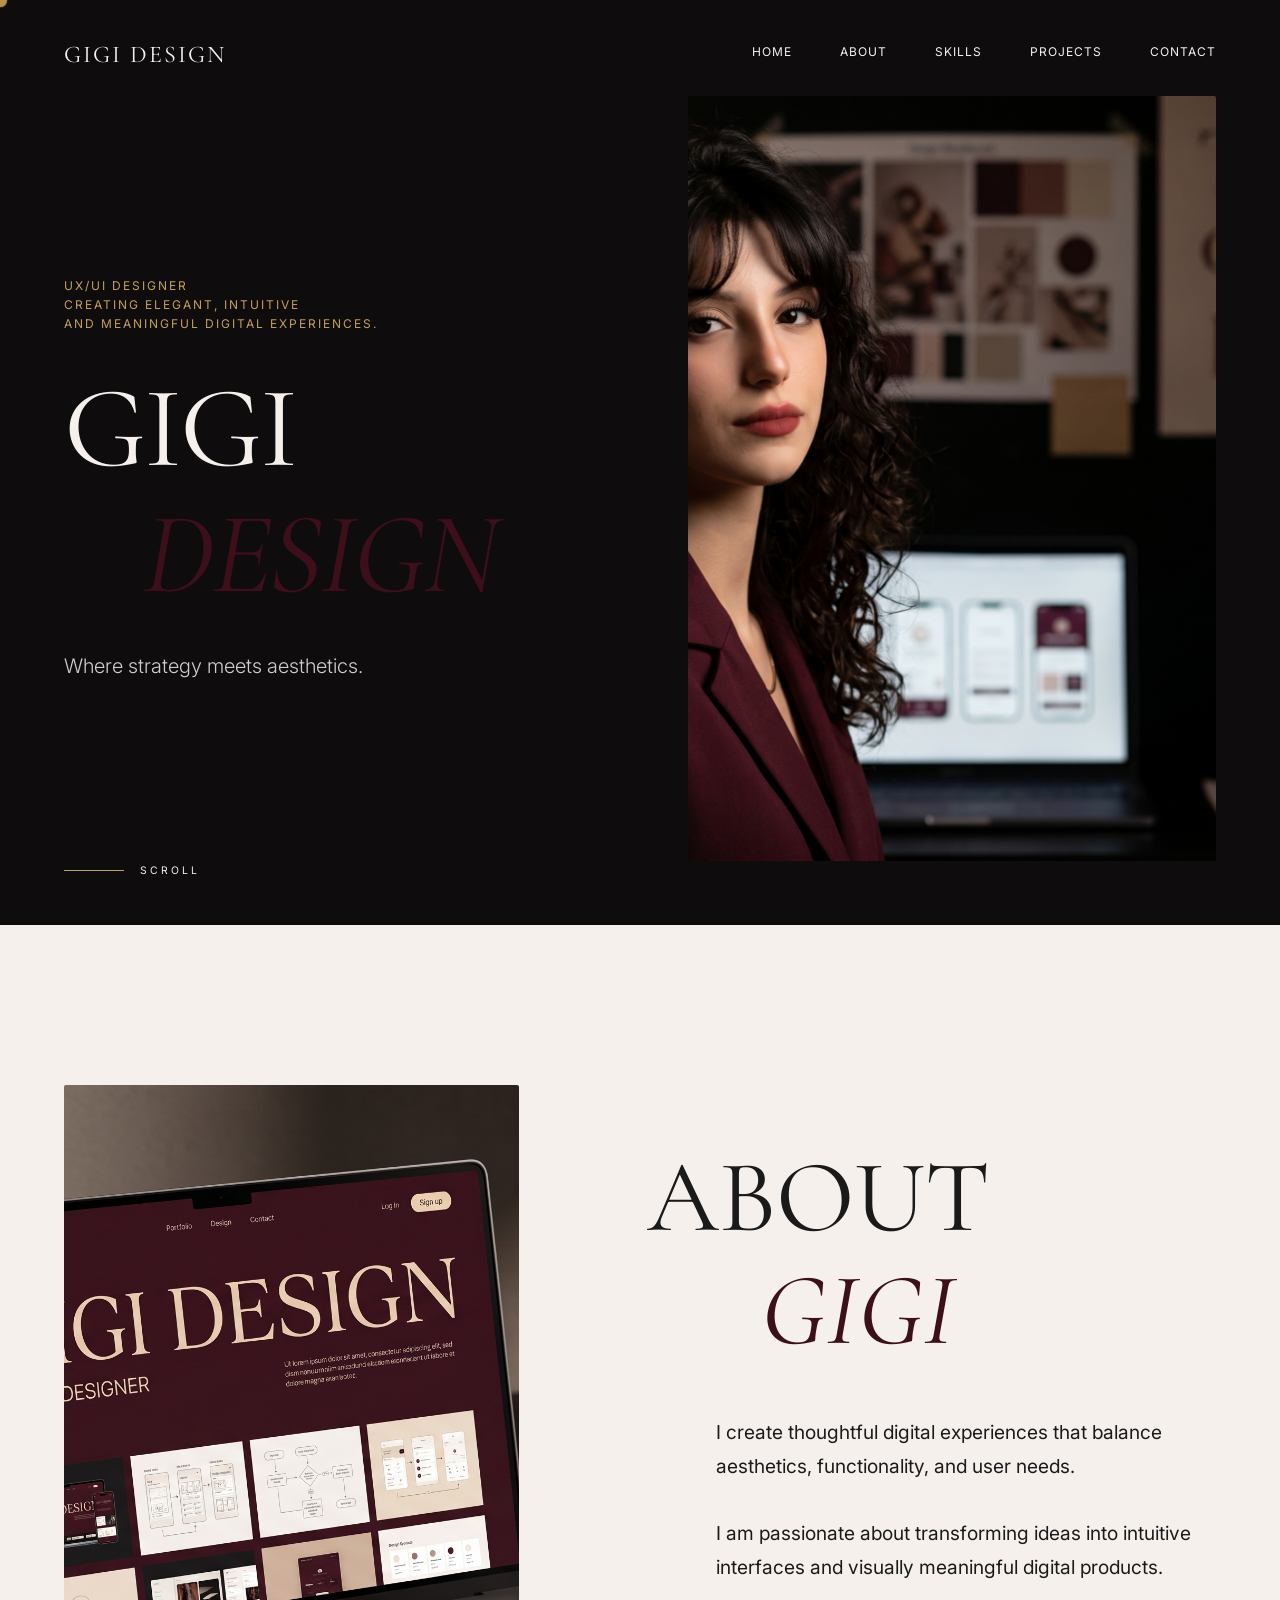
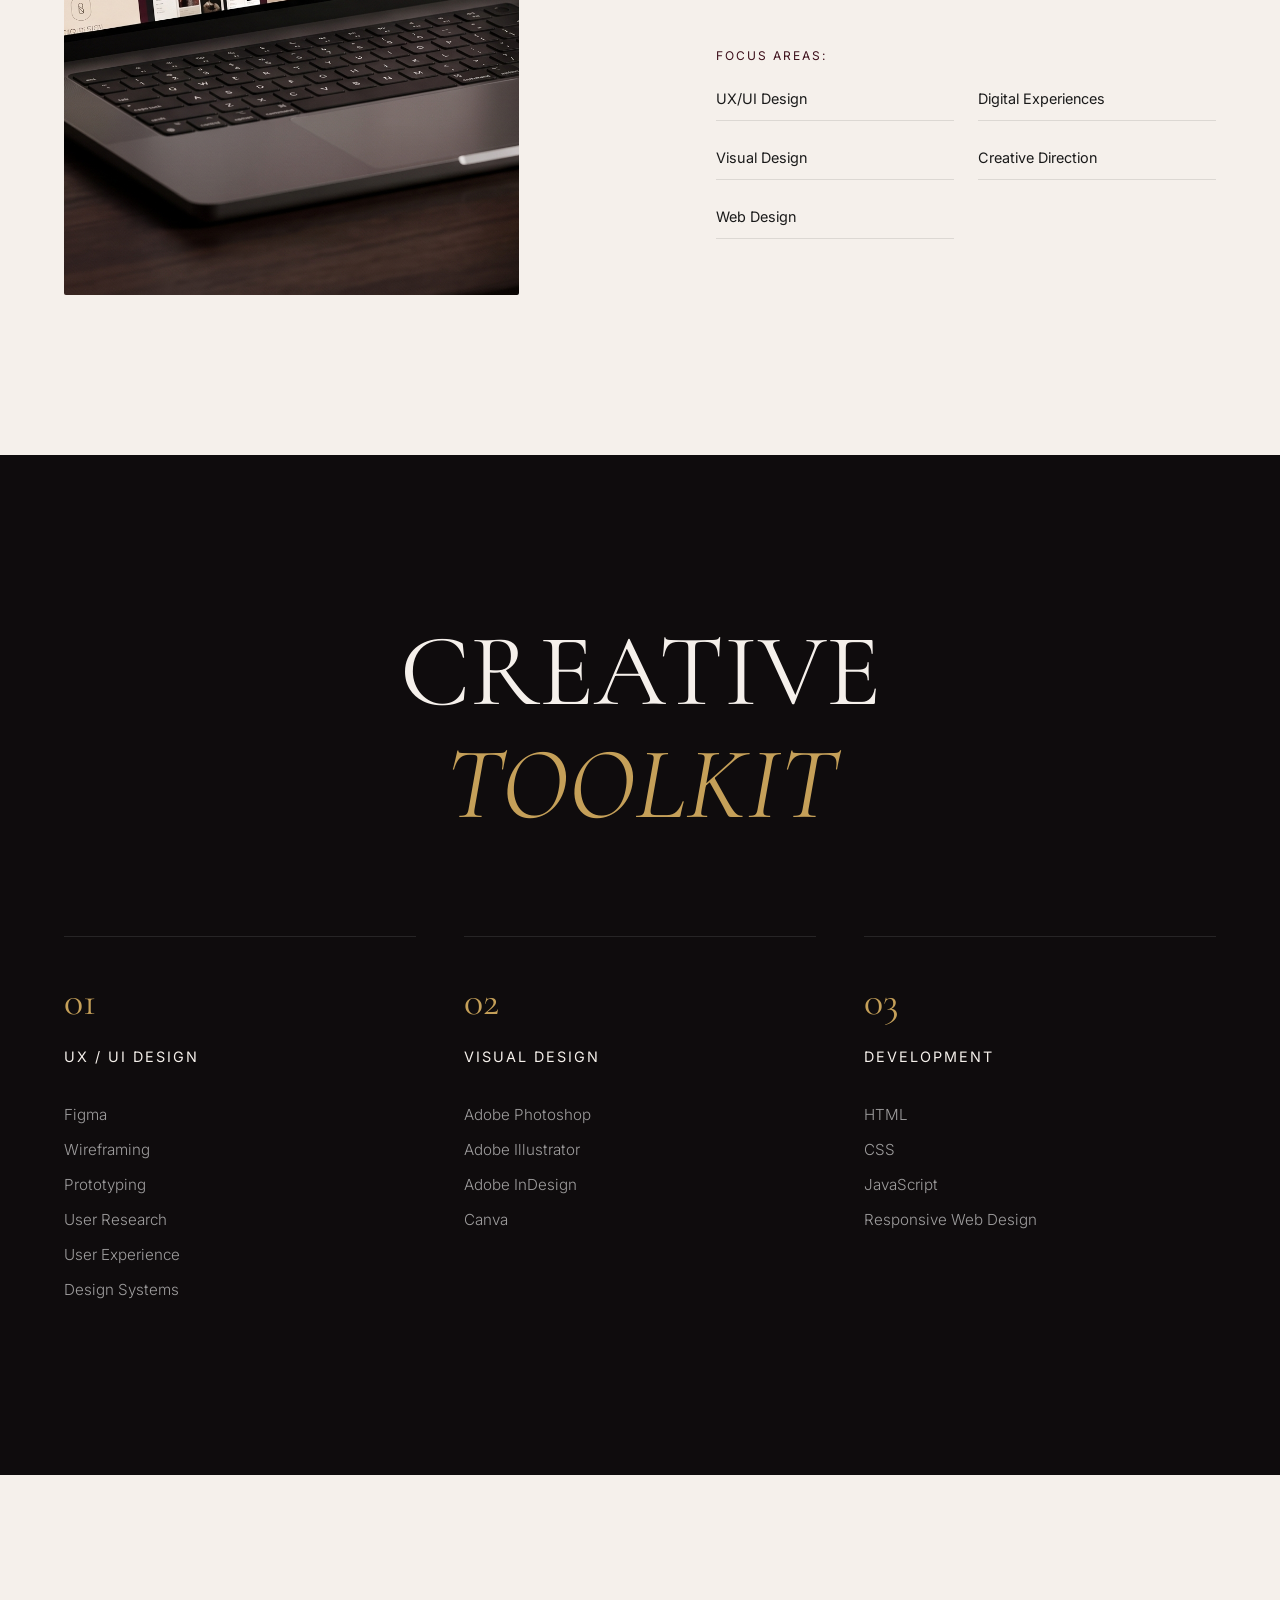
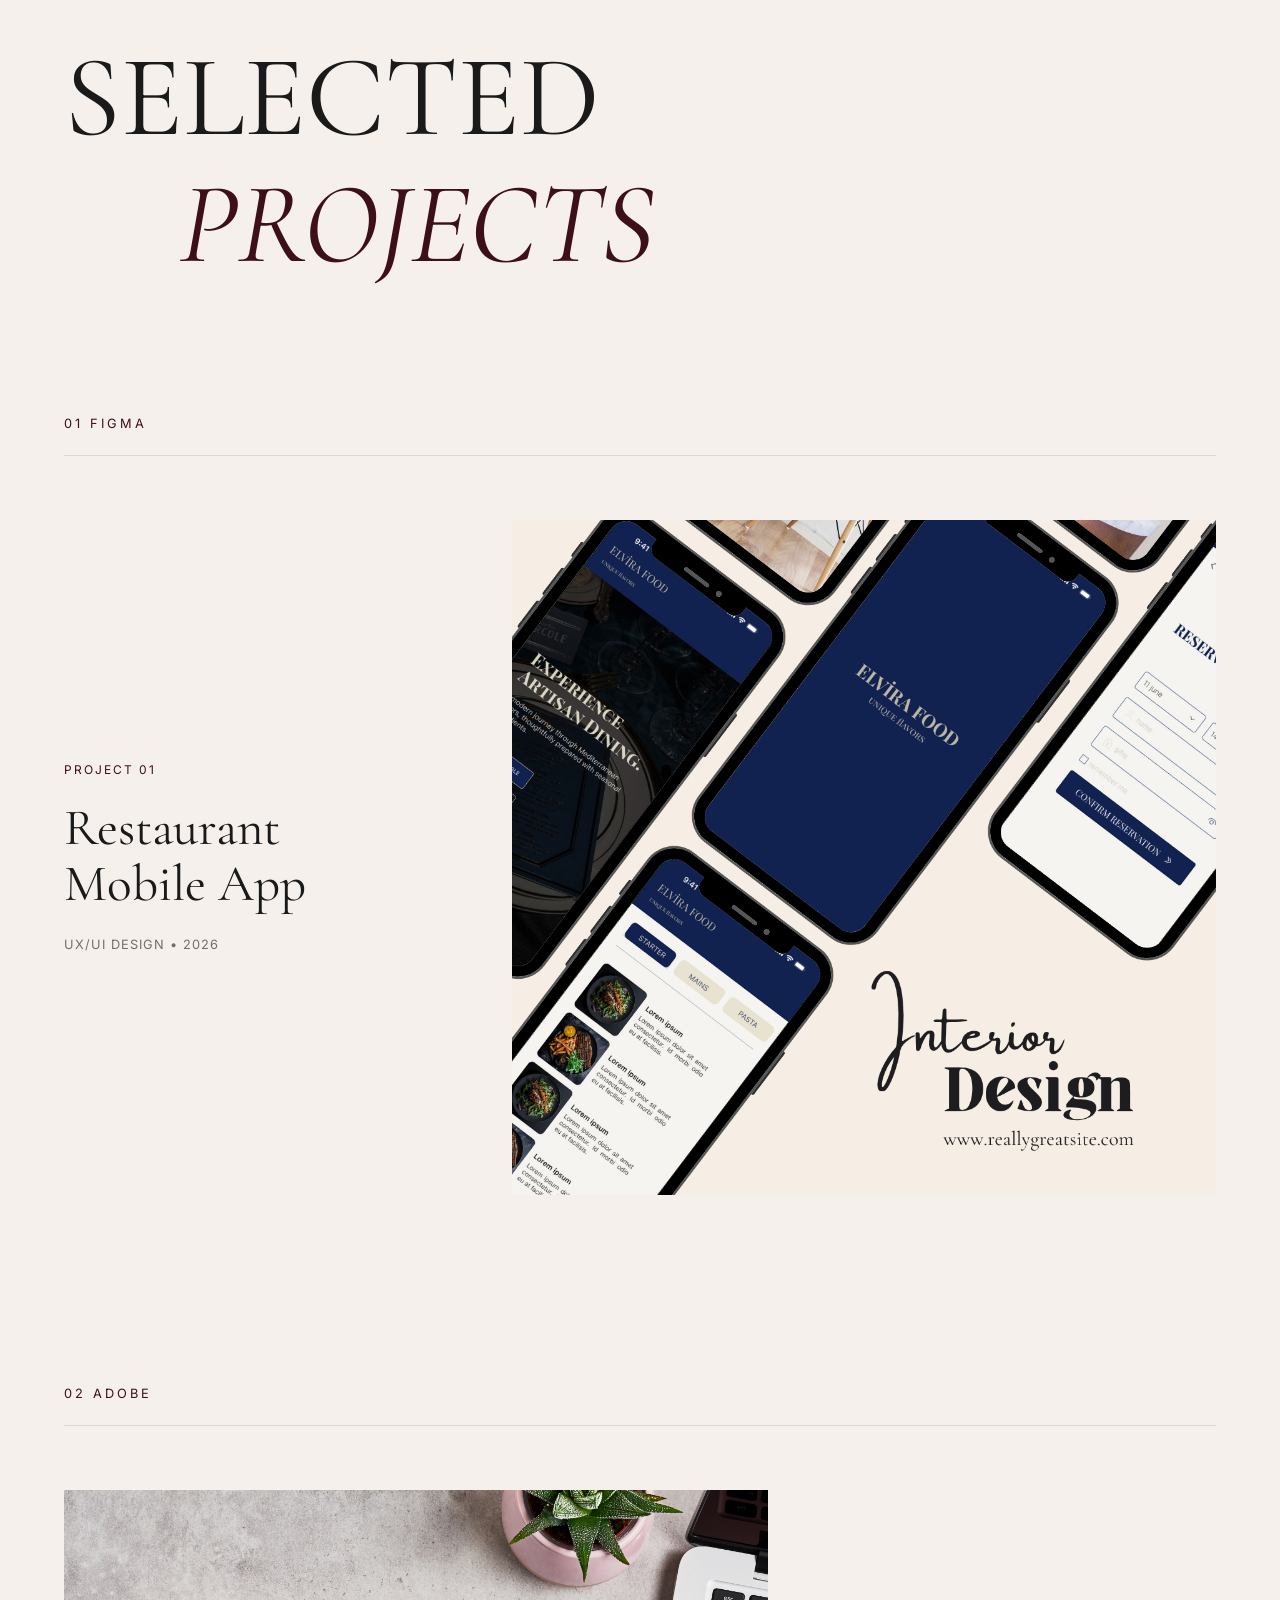
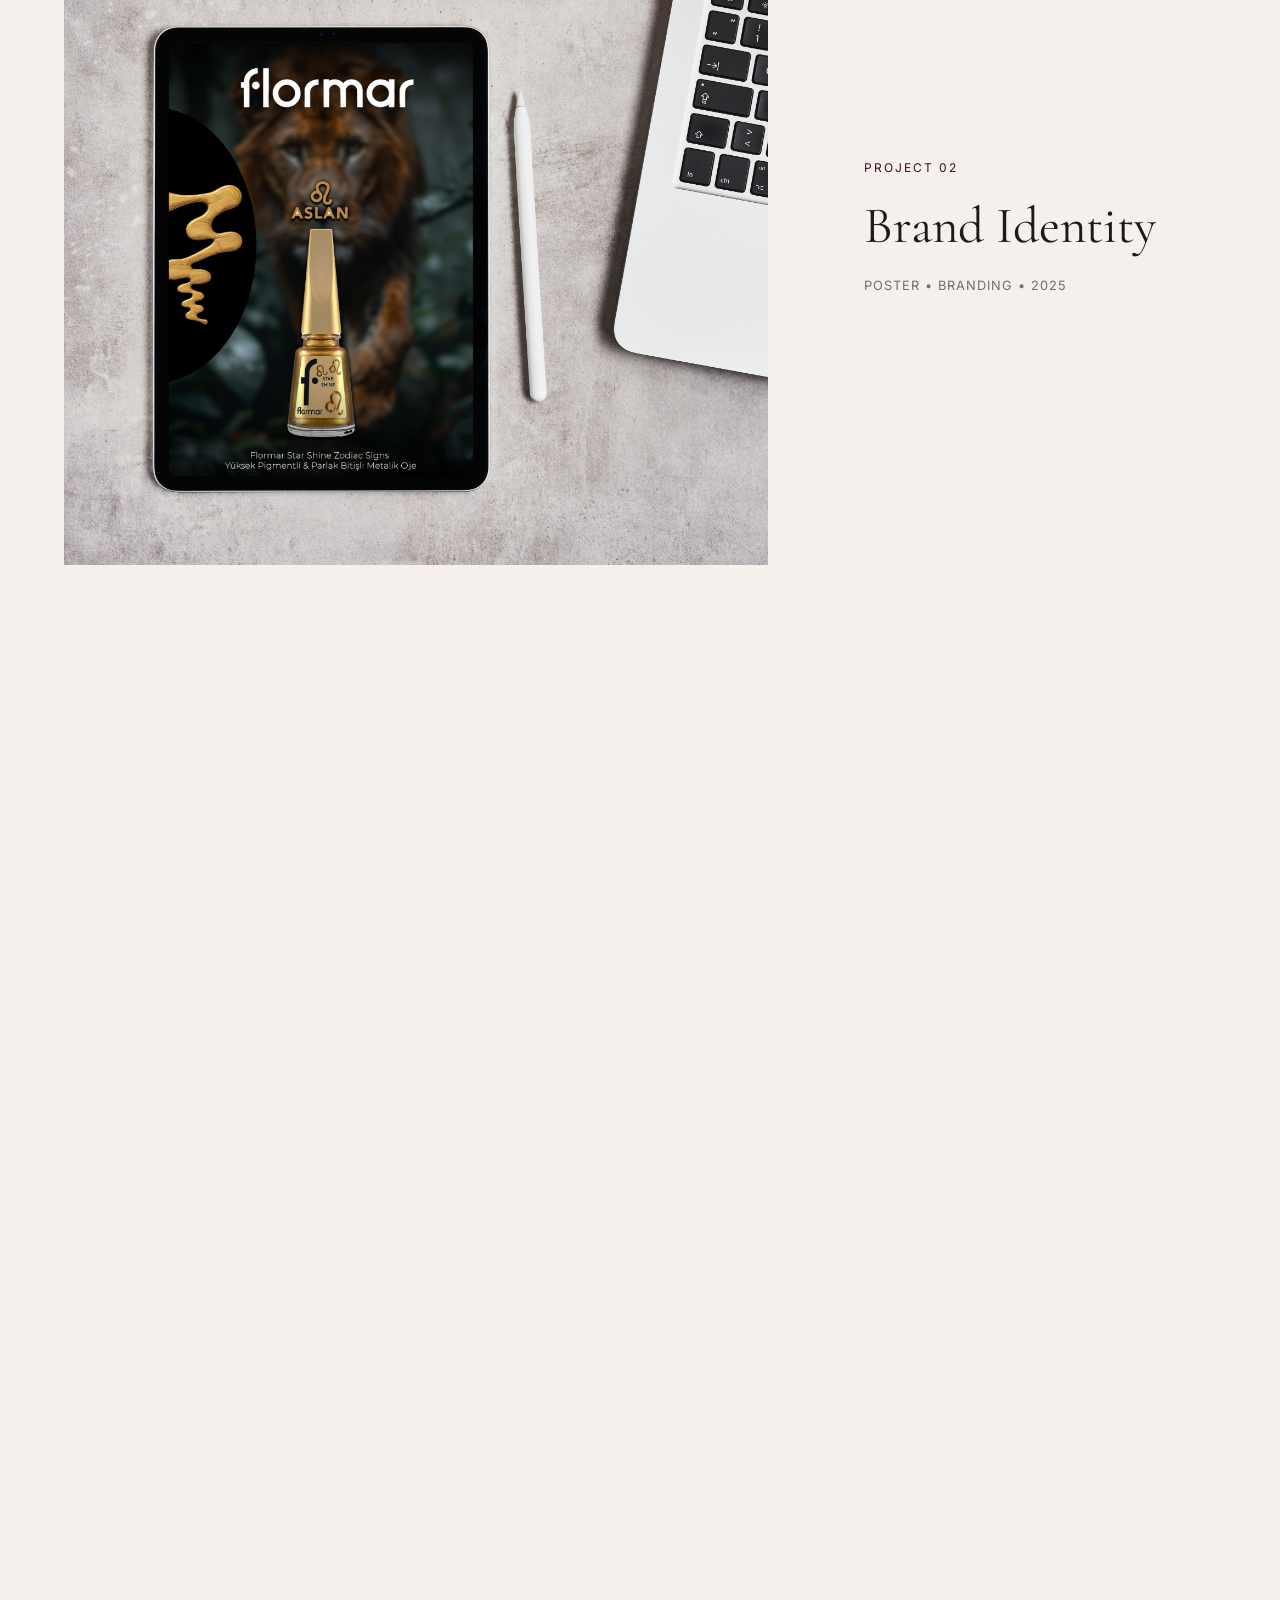
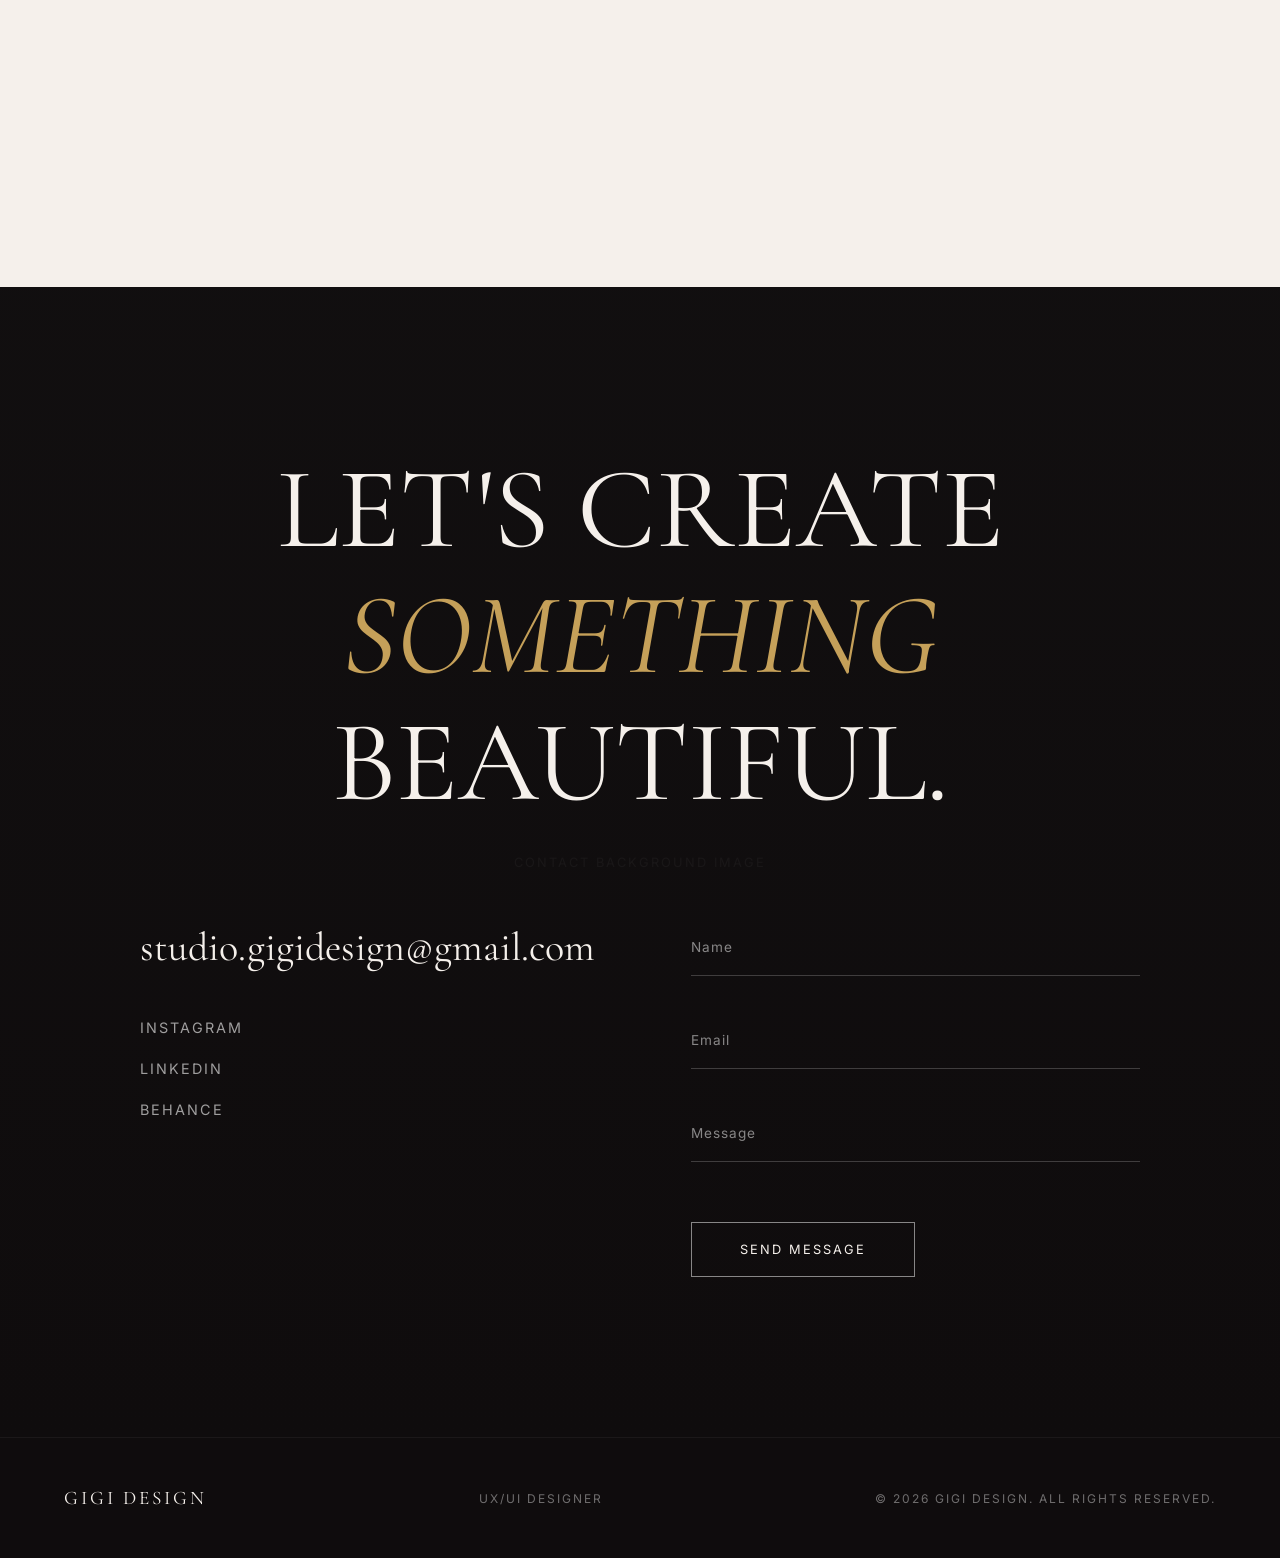
==== index.html @ 9cd3d27b "dosyalar ana dizine alındı" ====
<!DOCTYPE html>
<html lang="en">

<head>
    <meta charset="UTF-8">
    <meta name="viewport" content="width=device-width, initial-scale=1.0">
    <title>GIGI DESIGN | UX/UI Designer Portfolio</title>
    <meta name="description"
        content="Gigi Design - UX/UI Designer creating elegant, intuitive and meaningful digital experiences.">
    <!-- Google Fonts -->
    <link rel="preconnect" href="https://fonts.googleapis.com">
    <link rel="preconnect" href="https://fonts.gstatic.com" crossorigin>
    <link
        href="https://fonts.googleapis.com/css2?family=Cormorant+Garamond:ital,wght@0,300;0,400;0,500;0,600;0,700;1,400&family=Inter:wght@300;400;500;600&display=swap"
        rel="stylesheet">
    <link rel="stylesheet" href="style.css">
    <link rel="icon" type="image/png" href="images/BLACK AND GOLD_1.png">
</head>

<body>
    <!-- Navbar -->
    <nav class="navbar">
        <div class="logo">GIGI DESIGN</div>
        <ul class="nav-links">
            <li><a href="#home">HOME</a></li>
            <li><a href="#about">ABOUT</a></li>
            <li><a href="#skills">SKILLS</a></li>
            <li><a href="#projects">PROJECTS</a></li>
            <li><a href="#contact">CONTACT</a></li>
        </ul>
        <div class="hamburger">
            <span></span>
            <span></span>
        </div>
    </nav>

    <!-- Custom Cursor -->
    <div class="cursor"></div>

    <main>
        <!-- HOME SECTION -->
        <section id="home" class="hero section-dark">
            <div class="container">
                <div class="hero-content">
                    <div class="hero-text-block">
                        <p class="hero-intro fade-up">UX/UI DESIGNER<br>CREATING ELEGANT, INTUITIVE<br>AND MEANINGFUL
                            DIGITAL EXPERIENCES.</p>
                        <h1 class="hero-title reveal-text">
                            <span class="block">GIGI</span>
                            <span class="block italic">DESIGN</span>
                        </h1>
                        <p class="hero-statement fade-up delay-1">Where strategy meets aesthetics.</p>
                    </div>
                    <div class="hero-image-wrapper fade-up delay-2">
                        <img src="images/portre.JPG" alt="Gigi Design"
                            style="width: 100%; height: 100%; object-fit: cover; object-position: center;">
                    </div>
                </div>
                <div class="scroll-indicator fade-up delay-3">
                    <span class="line"></span>
                    <span class="text">SCROLL</span>
                </div>
            </div>
        </section>

        <!-- ABOUT SECTION -->
        <section id="about" class="about section-light">
            <div class="container">
                <div class="about-grid">
                    <div class="about-image-wrapper fade-up">
                        <!-- PROFILE IMAGE -->
                        <div class="profile-image" style="width: 100%; height: 100%;">
                            <img src="images/mockup.jpg" alt="gigidesign"
                                style="width: 100%; height: 100%; object-fit: cover;">
                        </div>
                    </div>
                    <div class="about-text-wrapper">
                        <h2 class="section-title reveal-text"><span class="block">ABOUT</span><span
                                class="block italic">GIGI</span></h2>
                        <div class="about-description fade-up">
                            <p>I create thoughtful digital experiences that balance aesthetics, functionality, and
                                user
                                needs.</p>
                            <p>I am passionate about transforming ideas into intuitive interfaces and visually
                                meaningful digital products.</p>

                            <h3 class="focus-title">Focus areas:</h3>
                            <ul class="focus-list">
                                <li>UX/UI Design</li>
                                <li>Digital Experiences</li>
                                <li>Visual Design</li>
                                <li>Creative Direction</li>
                                <li>Web Design</li>
                            </ul>
                        </div>
                    </div>
                </div>
            </div>
        </section>

        <!-- SKILLS SECTION -->
        <section id="skills" class="skills section-dark">
            <div class="container">
                <h2 class="section-title reveal-text"><span class="block">CREATIVE</span><span
                        class="block italic">TOOLKIT</span></h2>

                <div class="skills-grid">
                    <div class="skill-card fade-up">
                        <div class="skill-number">01</div>
                        <h3 class="skill-category">UX / UI DESIGN</h3>
                        <ul class="skill-list">
                            <li>Figma</li>
                            <li>Wireframing</li>
                            <li>Prototyping</li>
                            <li>User Research</li>
                            <li>User Experience</li>
                            <li>Design Systems</li>
                        </ul>
                    </div>
                    <div class="skill-card fade-up delay-1">
                        <div class="skill-number">02</div>
                        <h3 class="skill-category">VISUAL DESIGN</h3>
                        <ul class="skill-list">
                            <li>Adobe Photoshop</li>
                            <li>Adobe Illustrator</li>
                            <li>Adobe InDesign</li>
                            <li>Canva</li>
                        </ul>
                    </div>
                    <div class="skill-card fade-up delay-2">
                        <div class="skill-number">03</div>
                        <h3 class="skill-category">DEVELOPMENT</h3>
                        <ul class="skill-list">
                            <li>HTML</li>
                            <li>CSS</li>
                            <li>JavaScript</li>
                            <li>Responsive Web Design</li>
                        </ul>
                    </div>
                </div>
            </div>
        </section>

        <!-- PROJECTS SECTION -->
        <section id="projects" class="projects section-light">
            <div class="container">
                <h2 class="section-title large-title reveal-text"><span class="block">SELECTED</span><span
                        class="block italic">PROJECTS</span></h2>

                <!-- FIGMA PROJECTS -->
                <div class="project-category fade-up">
                    <h3 class="category-title">01 FIGMA</h3>
                    <div class="projects-list">
                        <div class="project-item">
                            <div class="project-info">
                                <h4>PROJECT 01</h4>
                                <h3>Restaurant Mobile App</h3>
                                <p class="project-tags">UX/UI DESIGN &bull; 2026</p>
                            </div>
                            <a href="https://www.figma.com/proto/BXSwZgdUAT44kfmRPnj7uZ/elvira?node-id=50-345&t=5QwZF5RPBJkcG4np-1"
                                target="_blank" class="project-image-wrapper"
                                style="display: block; text-decoration: none;">
                                <!-- PROJECT IMAGE -->
                                <img src="images/ Phone Mockup.png" alt="Restaurant Mobile App" class="project-image"
                                    style="width: 100%; height: 100%; object-fit: cover; object-position: center;">
                                <div class="project-overlay">
                                    <span class="view-text">VIEW PROJECT</span>
                                </div>
                            </a>
                        </div>
                    </div>
                </div>

                <!-- ADOBE PROJECTS -->
                <div class="project-category fade-up">
                    <h3 class="category-title">02 ADOBE</h3>
                    <div class="projects-list">
                        <div class="project-item reverse">
                            <div class="project-info">
                                <h4>PROJECT 02</h4>
                                <h3>Brand Identity</h3>
                                <p class="project-tags">POSTER &bull; BRANDING &bull; 2025</p>
                            </div>
                            <a href="adobe-projects.html" target="_blank" class="project-image-wrapper" style="display: block; text-decoration: none;">
                                <!-- PROJECT IMAGE -->
                                <img src="images/adobe  Mockup.png" alt="Brand Identity Mockup" class="project-image"
                                    style="width: 100%; height: 100%; object-fit: cover; object-position: center;">
                                <div class="project-overlay">
                                    <span class="view-text">VIEW PROJECT</span>
                                </div>
                            </a>
                        </div>
                    </div>
                </div>

                <!-- CODE PROJECTS -->
                <div class="project-category fade-up">
                    <h3 class="category-title">03 CODE</h3>
                    <div class="projects-list">
                        <div class="project-item">
                            <div class="project-info">
                                <h4>PROJECT 03</h4>
                                <h3>Portfolio Website</h3>
                                <p class="project-tags">HTML / CSS / JAVASCRIPT</p>
                            </div>
                            <a href="https://mcacars.com" target="_blank" class="project-image-wrapper" style="display: block; text-decoration: none;">
                                <!-- PROJECT IMAGE -->
                                <img src="images/Website Mockup.png" alt="Portfolio Website" class="project-image" style="width: 100%; height: 100%; object-fit: cover; object-position: center;">
                                <div class="project-overlay">
                                    <span class="view-text">VIEW PROJECT</span>
                                </div>
                            </a>
                        </div>
                    </div>
                </div>
        </section>

        <!-- CONTACT SECTION -->
        <section id="contact" class="contact section-dark">
            <!-- CONTACT BACKGROUND IMAGE PLACEHOLDER -->
            <div class="contact-bg image-placeholder">
                <span>Contact Background Image</span>
            </div>
            <div class="contact-overlay"></div>

            <div class="container contact-content">
                <h2 class="section-title reveal-text">
                    <span class="block">LET'S CREATE</span>
                    <span class="block italic">SOMETHING</span>
                    <span class="block">BEAUTIFUL.</span>
                </h2>

                <div class="contact-grid fade-up">
                    <div class="contact-info">
                        <a href="mailto:studio.gigidesign@gmail.com" class="contact-email">studio.gigidesign@gmail.com</a>
                        <div class="social-links">
                            <a href="https://www.instagram.com/studio.gigidesign/" target="_blank" rel="noopener noreferrer">Instagram</a>
                            <a href="#">LinkedIn</a>
                            <a href="#">Behance</a>
                        </div>
                    </div>
                    <div class="contact-form-wrapper">
                        <form class="contact-form">
                            <div class="form-group">
                                <input type="text" id="name" name="name" placeholder="Name" required>
                                <label for="name">Name</label>
                            </div>
                            <div class="form-group">
                                <input type="email" id="email" name="email" placeholder="Email" required>
                                <label for="email">Email</label>
                            </div>
                            <div class="form-group">
                                <textarea id="message" name="message" placeholder="Message" rows="1"
                                    required></textarea>
                                <label for="message">Message</label>
                            </div>
                            <button type="submit" class="submit-btn">SEND MESSAGE</button>
                        </form>
                    </div>
                </div>
            </div>
        </section>
    </main>

    <!-- FOOTER -->
    <footer class="footer section-dark">
        <div class="container footer-content">
            <div class="footer-brand">GIGI DESIGN</div>
            <div class="footer-role">UX/UI DESIGNER</div>
            <div class="footer-copy">&copy; 2026 GIGI DESIGN. ALL RIGHTS RESERVED.</div>
        </div>
    </footer>

    <script src="script.js"></script>
</body>

</html>
---- style.css ----
:root {
    --color-dark: #0f0c0d;
    --color-burgundy: #3d0f1b;
    --color-light: #f5f0eb;
    --color-gold: #c5a059;
    --color-text-dark: #1a1a1a;
    --color-text-light: #f5f0eb;
    
    --font-serif: 'Cormorant Garamond', serif;
    --font-sans: 'Inter', sans-serif;
    
    --transition-slow: 0.8s cubic-bezier(0.16, 1, 0.3, 1);
    --transition-fast: 0.3s ease;
}

/* Reset and Base Styles */
* {
    margin: 0;
    padding: 0;
    box-sizing: border-box;
}

html {
    scroll-behavior: smooth;
    font-size: 16px;
}

body {
    font-family: var(--font-sans);
    background-color: var(--color-dark);
    color: var(--color-text-light);
    overflow-x: hidden;
    -webkit-font-smoothing: antialiased;
    cursor: none; /* Hide default cursor to use custom one */
}

a, button, input, textarea {
    cursor: none; /* Ensure custom cursor is used everywhere */
}

/* Custom Cursor */
.cursor {
    width: 15px;
    height: 15px;
    background-color: var(--color-gold);
    border-radius: 50%;
    position: fixed;
    pointer-events: none;
    z-index: 9999;
    transition: transform 0.2s cubic-bezier(0.16, 1, 0.3, 1), background-color 0.2s ease;
    mix-blend-mode: difference;
    transform: translate(-50%, -50%);
}
.cursor.hovering {
    transform: translate(-50%, -50%) scale(4);
    background-color: #fff;
    opacity: 0.5;
}

/* Utilities */
.container {
    width: 100%;
    max-width: 1400px;
    margin: 0 auto;
    padding: 0 4rem;
}

.section-dark {
    background-color: var(--color-dark);
    color: var(--color-text-light);
}

.section-light {
    background-color: var(--color-light);
    color: var(--color-text-dark);
}

section {
    padding: 10rem 0;
    position: relative;
}

h1, h2, h3, h4, h5, h6, .serif {
    font-family: var(--font-serif);
    font-weight: 400;
    line-height: 1.1;
    text-transform: uppercase;
}

.italic {
    font-style: italic;
}

.block {
    display: block;
}

.image-placeholder {
    background: #1a1a1a;
    display: flex;
    align-items: center;
    justify-content: center;
    color: rgba(255,255,255,0.4);
    font-size: 0.8rem;
    letter-spacing: 2px;
    text-transform: uppercase;
    width: 100%;
    height: 100%;
    position: relative;
    overflow: hidden;
    background-size: cover;
    background-position: center;
}

.section-light .image-placeholder {
    background: #e6e0da;
    color: rgba(0,0,0,0.3);
}

/* Animations */
.fade-up {
    opacity: 0;
    transform: translateY(40px);
    transition: opacity 1s ease, transform 1s cubic-bezier(0.16, 1, 0.3, 1);
}

.fade-up.visible {
    opacity: 1;
    transform: translateY(0);
}

.delay-1 { transition-delay: 0.1s; }
.delay-2 { transition-delay: 0.2s; }
.delay-3 { transition-delay: 0.3s; }

.reveal-text .block {
    clip-path: polygon(0 0, 100% 0, 100% 100%, 0% 100%);
    opacity: 0;
    transform: translateY(50%);
    transition: transform 1.2s cubic-bezier(0.16, 1, 0.3, 1), opacity 1.2s ease;
}

.reveal-text.visible .block {
    opacity: 1;
    transform: translateY(0);
}

/* Navbar */
.navbar {
    position: fixed;
    top: 0;
    left: 0;
    width: 100%;
    padding: 2.5rem 4rem;
    display: flex;
    justify-content: space-between;
    align-items: center;
    z-index: 1000;
    mix-blend-mode: difference;
    color: #fff;
    transition: padding 0.4s ease, background 0.4s ease, backdrop-filter 0.4s ease;
}

.navbar.scrolled {
    padding: 1.5rem 4rem;
    background: rgba(15, 12, 13, 0.95);
    backdrop-filter: blur(10px);
    mix-blend-mode: normal;
}

.navbar.menu-open {
    mix-blend-mode: normal !important;
}

.logo {
    font-family: var(--font-serif);
    font-size: 1.5rem;
    letter-spacing: 2px;
}

.nav-links {
    display: flex;
    gap: 3rem;
    list-style: none;
}

.nav-links a {
    text-decoration: none;
    color: inherit;
    font-size: 0.75rem;
    letter-spacing: 1px;
    position: relative;
    overflow: hidden;
    display: inline-block;
    padding-bottom: 2px;
}

.nav-links a::after {
    content: '';
    position: absolute;
    bottom: 0;
    left: 0;
    width: 100%;
    height: 1px;
    background-color: currentColor;
    transform: translateX(-101%);
    transition: transform 0.3s ease;
}

.nav-links a:hover::after {
    transform: translateX(0);
}

.hamburger {
    display: none;
}

/* Hero Section */
.hero {
    min-height: 100vh;
    display: flex;
    align-items: center;
    padding-top: 6rem;
    padding-bottom: 4rem;
}

.hero-content {
    display: grid;
    grid-template-columns: 1fr 1fr;
    gap: 6rem;
    align-items: center;
}

.hero-intro {
    font-size: 0.75rem;
    letter-spacing: 2px;
    margin-bottom: 2rem;
    color: var(--color-gold);
    line-height: 1.6;
}

.hero-title {
    font-size: clamp(4rem, 9vw, 9.5rem);
    margin-bottom: 2rem;
    letter-spacing: -2px;
}

.hero-title .italic {
    padding-left: 15%;
    color: var(--color-burgundy);
}

.hero-statement {
    font-size: 1.25rem;
    font-weight: 300;
    max-width: 400px;
    line-height: 1.5;
    color: rgba(255,255,255,0.8);
}

.hero-image-wrapper {
    height: 85vh;
    border-radius: 2px;
    overflow: hidden;
}

.scroll-indicator {
    position: absolute;
    bottom: 3rem;
    left: 4rem;
    display: flex;
    align-items: center;
    gap: 1rem;
    transform: rotate(-90deg);
    transform-origin: left center;
}

.scroll-indicator .line {
    width: 60px;
    height: 1px;
    background-color: rgba(255,255,255,0.2);
    display: block;
    position: relative;
    overflow: hidden;
}

.scroll-indicator .line::after {
    content: '';
    position: absolute;
    top: 0;
    left: 0;
    width: 100%;
    height: 100%;
    background-color: var(--color-gold);
    animation: scrollLine 2s infinite ease-in-out;
}

@keyframes scrollLine {
    0% { transform: translateX(-100%); }
    50% { transform: translateX(0); }
    100% { transform: translateX(100%); }
}

.scroll-indicator .text {
    font-size: 0.65rem;
    letter-spacing: 3px;
}

/* About Section */
.about-grid {
    display: grid;
    grid-template-columns: 4fr 5fr;
    gap: 8rem;
    align-items: center;
}

.about-image-wrapper {
    height: 90vh;
    border-radius: 2px;
    overflow: hidden;
}

.about-text-wrapper .section-title {
    font-size: clamp(4rem, 8vw, 8rem);
    margin-bottom: 3rem;
}

.about-text-wrapper .section-title .italic {
    padding-left: 20%;
    color: var(--color-burgundy);
}

.about-description {
    font-size: 1.2rem;
    line-height: 1.8;
    max-width: 500px;
    margin-left: auto;
    font-weight: 400;
}

.about-description p {
    margin-bottom: 2rem;
}

.focus-title {
    font-family: var(--font-sans);
    font-size: 0.75rem;
    letter-spacing: 2px;
    margin: 4rem 0 1.5rem;
    color: var(--color-burgundy);
}

.focus-list {
    list-style: none;
    display: grid;
    grid-template-columns: 1fr 1fr;
    gap: 1.5rem;
}

.focus-list li {
    font-size: 0.9rem;
    border-bottom: 1px solid rgba(0,0,0,0.1);
    padding-bottom: 0.5rem;
}

/* Skills Section */
.skills .section-title {
    font-size: clamp(4rem, 8vw, 8rem);
    text-align: center;
    margin-bottom: 6rem;
}

.skills .section-title .italic {
    color: var(--color-gold);
}

.skills-grid {
    display: grid;
    grid-template-columns: repeat(3, 1fr);
    gap: 3rem;
}

.skill-card {
    border-top: 1px solid rgba(255,255,255,0.1);
    padding-top: 2.5rem;
    transition: transform var(--transition-slow);
}

.skill-card:hover {
    transform: translateY(-10px);
}

.skill-number {
    font-family: var(--font-serif);
    font-size: 2.5rem;
    color: var(--color-gold);
    margin-bottom: 1.5rem;
}

.skill-category {
    font-family: var(--font-sans);
    font-size: 0.9rem;
    letter-spacing: 2px;
    margin-bottom: 2.5rem;
}

.skill-list {
    list-style: none;
}

.skill-list li {
    font-size: 0.95rem;
    color: rgba(255,255,255,0.6);
    margin-bottom: 1rem;
    font-weight: 300;
}

/* Projects Section */
.projects .large-title {
    font-size: clamp(4rem, 9vw, 10rem);
    margin-bottom: 8rem;
}

.projects .large-title .italic {
    color: var(--color-burgundy);
    padding-left: 10%;
}

.project-category {
    margin-bottom: 10rem;
}

.category-title {
    font-family: var(--font-sans);
    font-size: 0.8rem;
    letter-spacing: 3px;
    margin-bottom: 4rem;
    border-bottom: 1px solid rgba(0,0,0,0.1);
    padding-bottom: 1.5rem;
    color: var(--color-burgundy);
}

.project-item {
    display: grid;
    grid-template-columns: 1fr 2fr;
    gap: 6rem;
    align-items: center;
    margin-bottom: 12rem; /* Added generous vertical space between designs */
}

.project-item.reverse {
    grid-template-columns: 2fr 1fr;
}

.project-item.reverse .project-info {
    order: 2;
}

.project-info h4 {
    font-family: var(--font-sans);
    font-size: 0.75rem;
    letter-spacing: 2px;
    margin-bottom: 1.5rem;
    color: var(--color-burgundy);
}

.project-info h3 {
    font-size: clamp(2.5rem, 4vw, 4rem);
    margin-bottom: 1.5rem;
    text-transform: none;
}

.project-tags {
    font-size: 0.8rem;
    letter-spacing: 1px;
    opacity: 0.6;
}

.project-image-wrapper {
    height: 75vh;
    position: relative;
    overflow: hidden;
}

.project-image {
    transition: transform 1.5s cubic-bezier(0.16, 1, 0.3, 1);
}

.project-image-wrapper:hover .project-image {
    transform: scale(1.05);
}

.project-overlay {
    position: absolute;
    top: 0;
    left: 0;
    width: 100%;
    height: 100%;
    background: rgba(10, 10, 10, 0.3);
    display: flex;
    align-items: center;
    justify-content: center;
    opacity: 0;
    transition: opacity var(--transition-fast);
}

.project-image-wrapper:hover .project-overlay {
    opacity: 1;
}

.view-text {
    color: #fff;
    font-size: 0.8rem;
    letter-spacing: 3px;
    border: 1px solid rgba(255,255,255,0.5);
    padding: 1.2rem 2.5rem;
    border-radius: 40px;
    transform: translateY(20px);
    transition: all var(--transition-fast);
    text-transform: uppercase;
}

.project-image-wrapper:hover .view-text {
    transform: translateY(0);
    background: #fff;
    color: #000;
}

/* Contact Section */
.contact {
    min-height: 100vh;
    display: flex;
    align-items: center;
    position: relative;
    overflow: hidden;
}

.contact-bg {
    position: absolute;
    top: 0;
    left: 0;
    width: 100%;
    height: 100%;
    z-index: 1;
}

.contact-overlay {
    position: absolute;
    top: 0;
    left: 0;
    width: 100%;
    height: 100%;
    background: linear-gradient(to top, rgba(15, 12, 13, 1) 0%, rgba(15, 12, 13, 0.8) 100%);
    z-index: 2;
}

.contact-content {
    position: relative;
    z-index: 3;
    width: 100%;
}

.contact .section-title {
    font-size: clamp(4rem, 9vw, 9rem);
    margin-bottom: 6rem;
    text-align: center;
}

.contact .section-title .italic {
    color: var(--color-gold);
}

.contact-grid {
    display: grid;
    grid-template-columns: 1fr 1fr;
    gap: 6rem;
    max-width: 1000px;
    margin: 0 auto;
}

.contact-email {
    font-size: 2.5rem;
    font-family: var(--font-serif);
    margin-bottom: 3rem;
    display: inline-block;
    color: var(--color-text-light);
    text-decoration: none;
    position: relative;
}

.contact-email::after {
    content: '';
    position: absolute;
    bottom: 5px;
    left: 0;
    width: 100%;
    height: 1px;
    background-color: var(--color-gold);
    transform: scaleX(0);
    transform-origin: right;
    transition: transform 0.4s ease;
}

.contact-email:hover::after {
    transform: scaleX(1);
    transform-origin: left;
}

.social-links {
    display: flex;
    flex-direction: column;
    gap: 1.5rem;
}

.social-links a {
    color: rgba(255,255,255,0.6);
    text-decoration: none;
    font-size: 0.9rem;
    letter-spacing: 2px;
    transition: color var(--transition-fast);
    text-transform: uppercase;
}

.social-links a:hover {
    color: var(--color-gold);
}

.contact-form {
    display: flex;
    flex-direction: column;
    gap: 2.5rem;
}

.form-group {
    position: relative;
}

.form-group input,
.form-group textarea {
    width: 100%;
    background: transparent;
    border: none;
    border-bottom: 1px solid rgba(255,255,255,0.2);
    padding: 1rem 0;
    color: var(--color-text-light);
    font-family: var(--font-sans);
    font-size: 1rem;
    resize: none;
    transition: border-color var(--transition-fast);
}

.form-group input:focus,
.form-group textarea:focus {
    outline: none;
    border-bottom-color: var(--color-gold);
}

.form-group label {
    position: absolute;
    top: 1rem;
    left: 0;
    font-size: 0.85rem;
    letter-spacing: 1px;
    color: rgba(255,255,255,0.5);
    transition: all var(--transition-fast);
    pointer-events: none;
}

.form-group input:focus ~ label,
.form-group input:not(:placeholder-shown) ~ label,
.form-group textarea:focus ~ label,
.form-group textarea:not(:placeholder-shown) ~ label {
    top: -15px;
    font-size: 0.65rem;
    color: var(--color-gold);
}

.form-group input::placeholder,
.form-group textarea::placeholder {
    color: transparent;
}

.submit-btn {
    background: transparent;
    color: var(--color-text-light);
    border: 1px solid rgba(255,255,255,0.5);
    padding: 1.2rem 3rem;
    font-family: var(--font-sans);
    font-size: 0.8rem;
    letter-spacing: 2px;
    align-self: flex-start;
    transition: all var(--transition-fast);
    margin-top: 1rem;
}

.submit-btn:hover {
    background: var(--color-text-light);
    color: var(--color-dark);
    border-color: var(--color-text-light);
}

/* Footer */
.footer {
    padding: 3rem 0;
    border-top: 1px solid rgba(255,255,255,0.05);
}

.footer-content {
    display: flex;
    justify-content: space-between;
    align-items: center;
    font-size: 0.75rem;
    letter-spacing: 2px;
    color: rgba(255,255,255,0.4);
}

.footer-brand {
    font-family: var(--font-serif);
    font-size: 1.2rem;
    color: var(--color-text-light);
    letter-spacing: 3px;
}

/* Responsive */
@media (max-width: 1024px) {
    .container {
        padding: 0 2.5rem;
    }
    
    .hero-content,
    .about-grid {
        grid-template-columns: 1fr;
        gap: 4rem;
    }
    
    .hero-image-wrapper {
        height: 60vh;
    }
    
    .scroll-indicator {
        display: none;
    }
    
    .about-image-wrapper {
        height: 60vh;
    }
    
    .about-text-wrapper .section-title {
        margin-bottom: 2rem;
    }
    
    .skills-grid {
        grid-template-columns: repeat(2, 1fr);
    }
    
    .project-item,
    .project-item.reverse {
        grid-template-columns: 1fr;
        gap: 3rem;
        margin-bottom: 6rem; /* Reduce the huge margin for mobile */
    }
    
    .project-item.reverse .project-info {
        order: 1;
    }
    
    .project-image-wrapper {
        height: 50vh;
    }
    
    .contact-grid {
        gap: 4rem;
    }
}

@media (max-width: 768px) {
    section {
        padding: 6rem 0;
    }
    .hamburger span {
        display: block;
        width: 30px;
        height: 1px;
        background-color: currentColor;
        transition: var(--transition-base);
    }
    
    .nav-links {
        display: flex; /* Keep it flex but hidden via opacity */
        position: fixed;
        top: 0;
        left: 0;
        width: 100%;
        height: 100vh;
        background-color: var(--color-dark); /* Dark background as requested */
        flex-direction: column;
        justify-content: center;
        align-items: center;
        gap: 3rem;
        z-index: 99;
        list-style: none;
        margin: 0;
        padding: 0;
        
        opacity: 0;
        visibility: hidden;
        transition: opacity 0.4s ease, visibility 0.4s ease;
    }
    
    .nav-links.active {
        opacity: 1;
        visibility: visible;
    }
    
    .nav-links a {
        font-family: var(--font-sans);
        font-size: 1.5rem;
        letter-spacing: 4px;
        color: var(--color-cream);
        text-decoration: none;
        text-transform: uppercase;
    }

    .hamburger {
        display: flex;
        flex-direction: column;
        gap: 6px;
        z-index: 100;
        cursor: pointer;
    }
    
    .hamburger.active span {
        background-color: var(--color-cream);
    }
    
    .hamburger.active span:nth-child(1) {
        transform: translateY(7px) rotate(45deg);
    }
    
    .hamburger.active span:nth-child(2) {
        opacity: 0;
    }
    
    .hamburger.active span:nth-child(3) {
        transform: translateY(-7px) rotate(-45deg);
    }
    
    .skills-grid,
    .contact-grid,
    .footer-content {
        grid-template-columns: 1fr;
        gap: 3rem;
    }
    
    .footer-content {
        flex-direction: column;
        text-align: center;
        gap: 1.5rem;
    }
    
    .cursor {
        display: none;
    }
    
    a, button, input, textarea {
        cursor: auto;
    }
    
    body {
        cursor: auto;
    }
}

/* Poster Image Adjustments for Adobe Projects */
.poster-wrapper {
    width: 100%;
    max-width: 400px; /* Sensible smaller size */
    margin: 0 auto; /* Keep it centered in its column */
    height: auto !important;
    position: relative;
    box-shadow: 0 15px 30px rgba(0,0,0,0.4);
    overflow: hidden;
    border-radius: 4px;
}

.poster-wrapper::after {
    content: '';
    position: absolute;
    top: 0;
    left: 0;
    width: 100%;
    height: 100%;
    /* Dim overlay with a soft warm radial light hitting the top center */
    background: radial-gradient(circle at 50% 0%, rgba(255, 230, 200, 0.15) 0%, rgba(0, 0, 0, 0.3) 70%, rgba(0, 0, 0, 0.6) 100%);
    pointer-events: none; /* Let hover events pass through */
    z-index: 2;
    transition: opacity var(--transition-slow);
}

/* Slightly brighten the light on hover */
.project-item:hover .poster-wrapper::after {
    background: radial-gradient(circle at 50% 0%, rgba(255, 230, 200, 0.25) 0%, rgba(0, 0, 0, 0.2) 70%, rgba(0, 0, 0, 0.5) 100%);
}
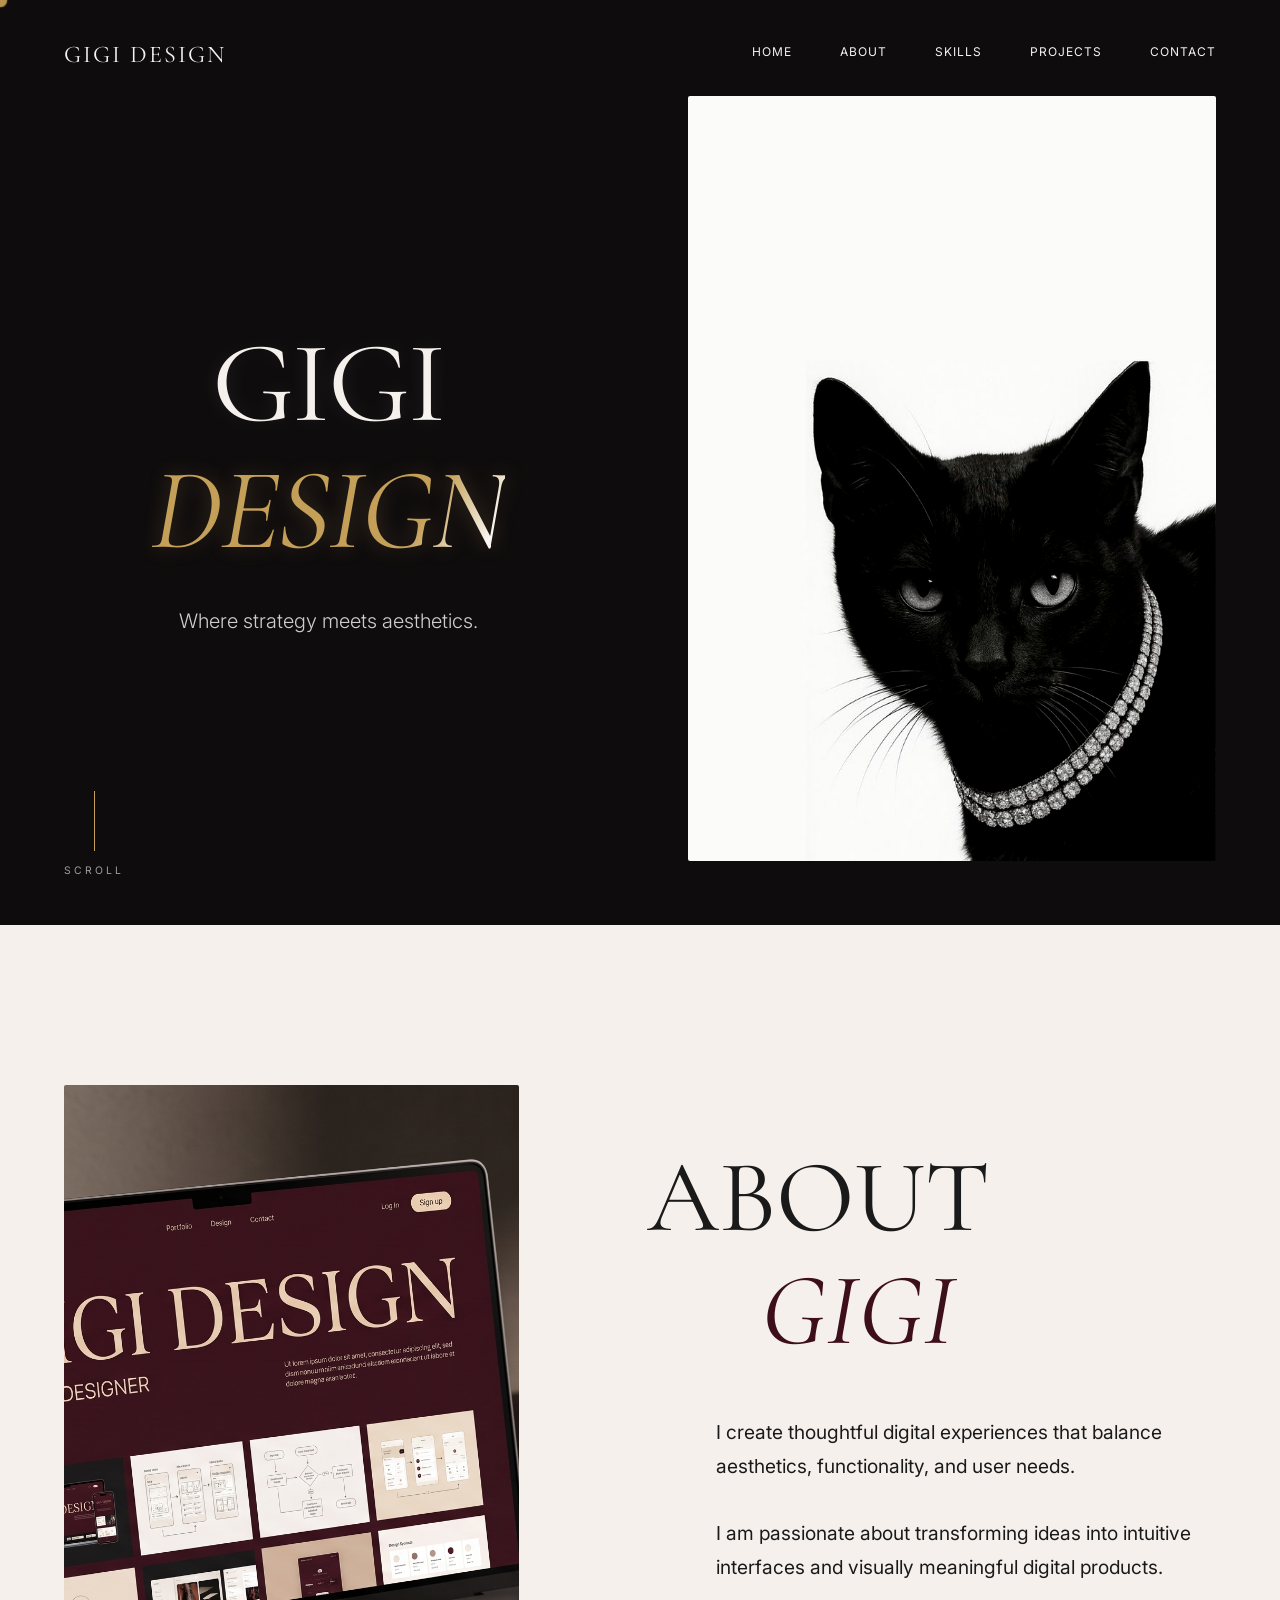
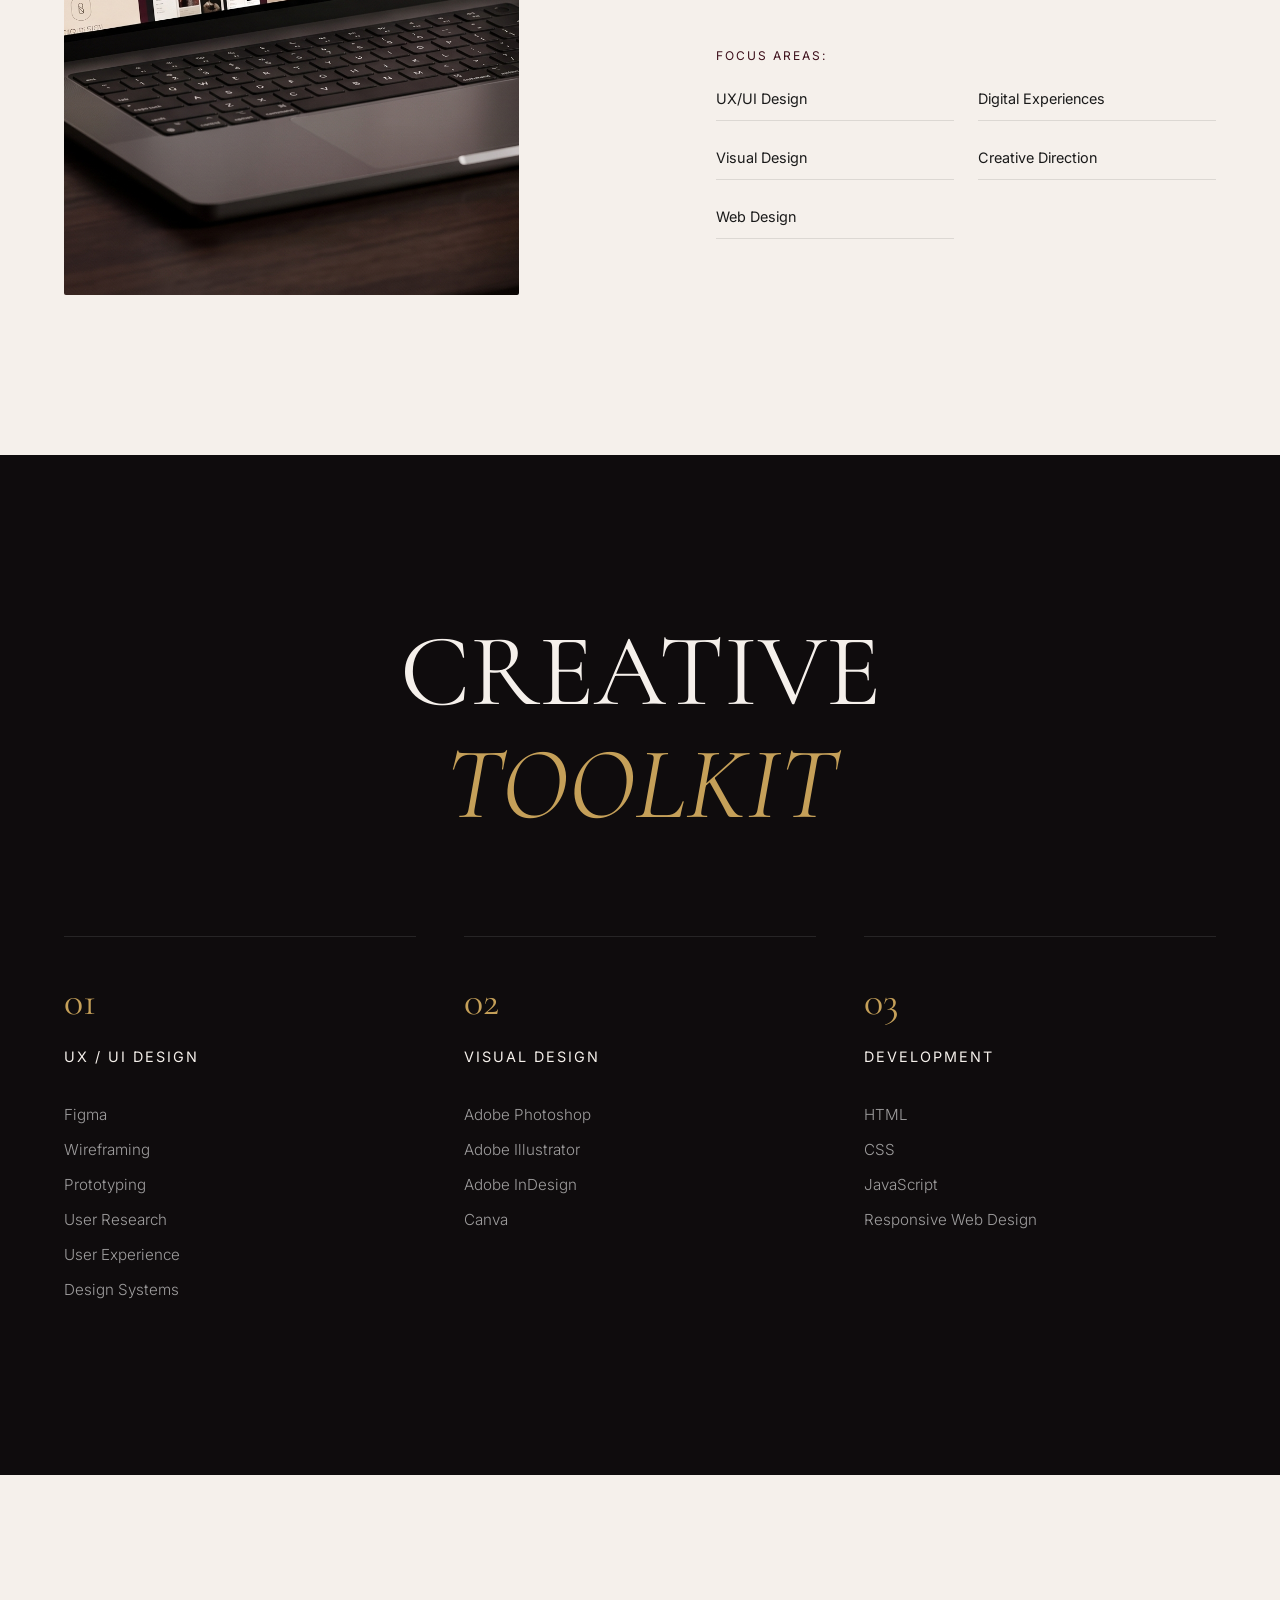
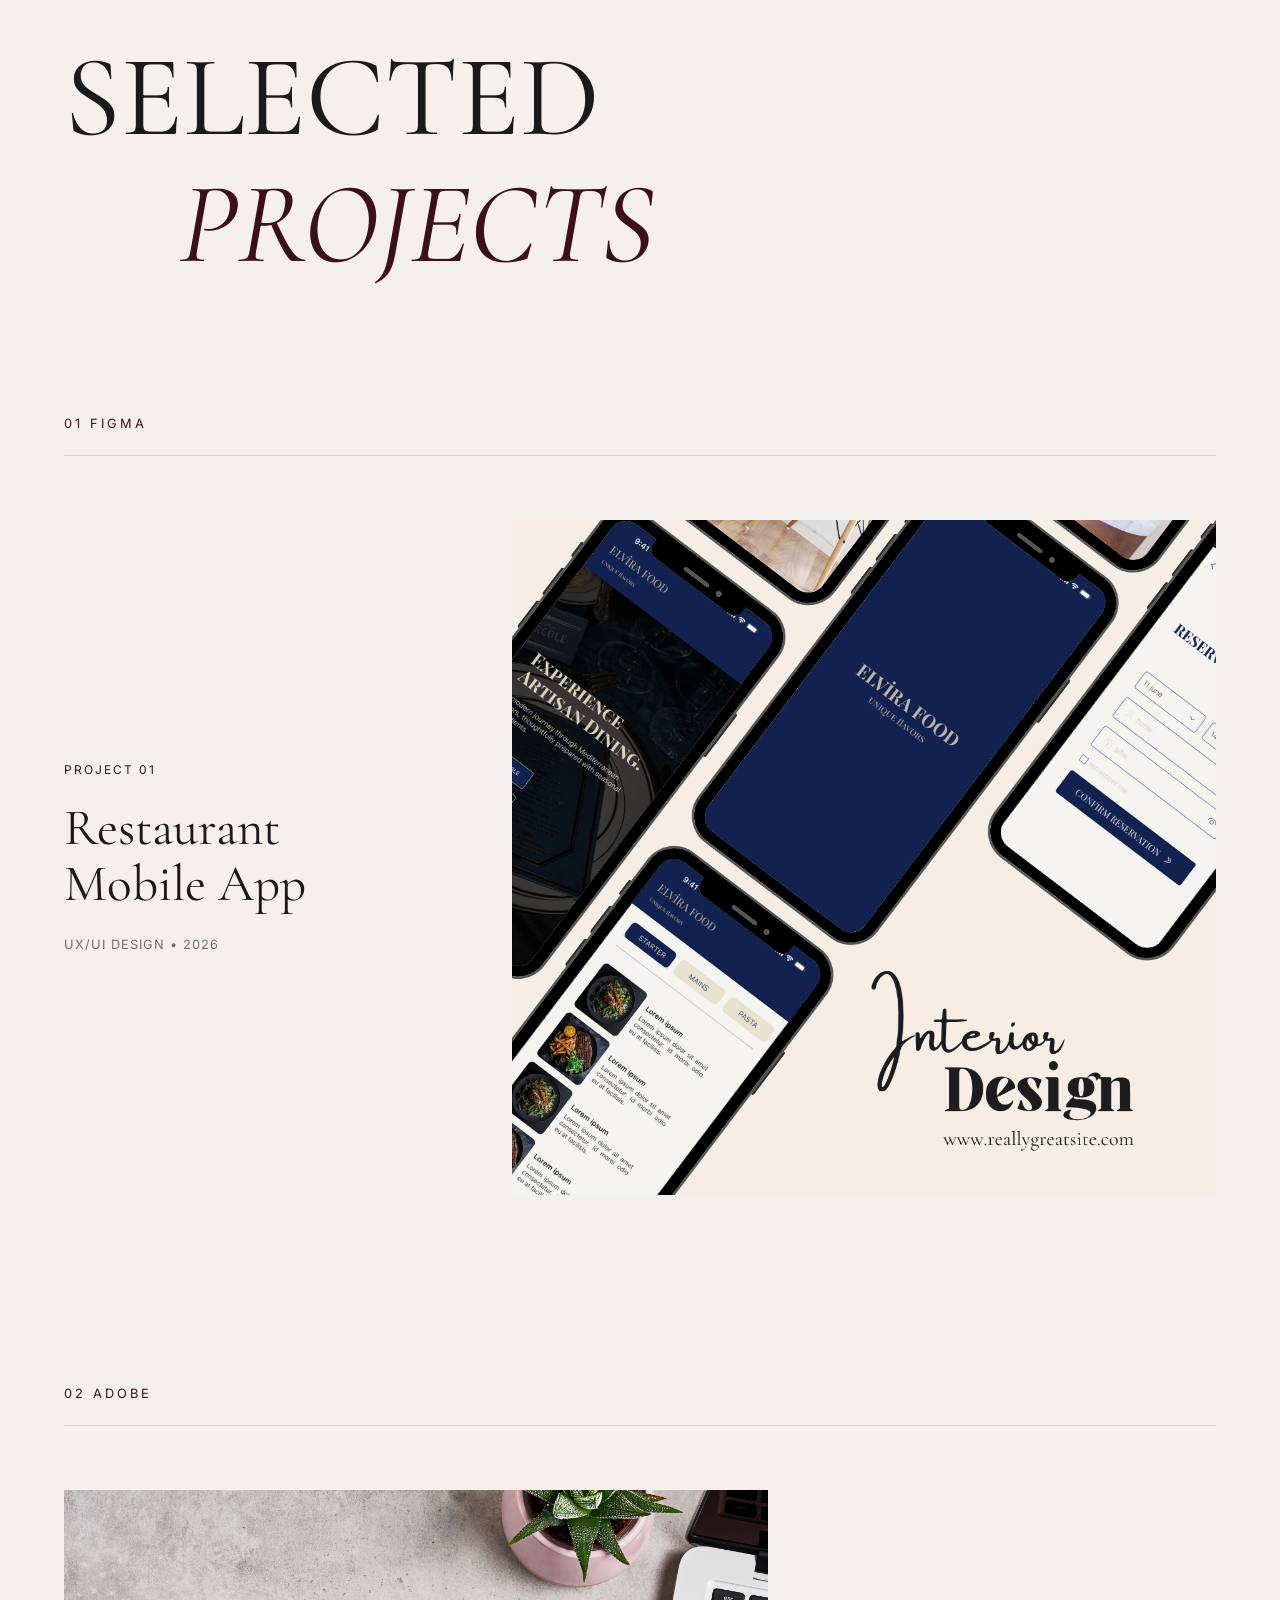
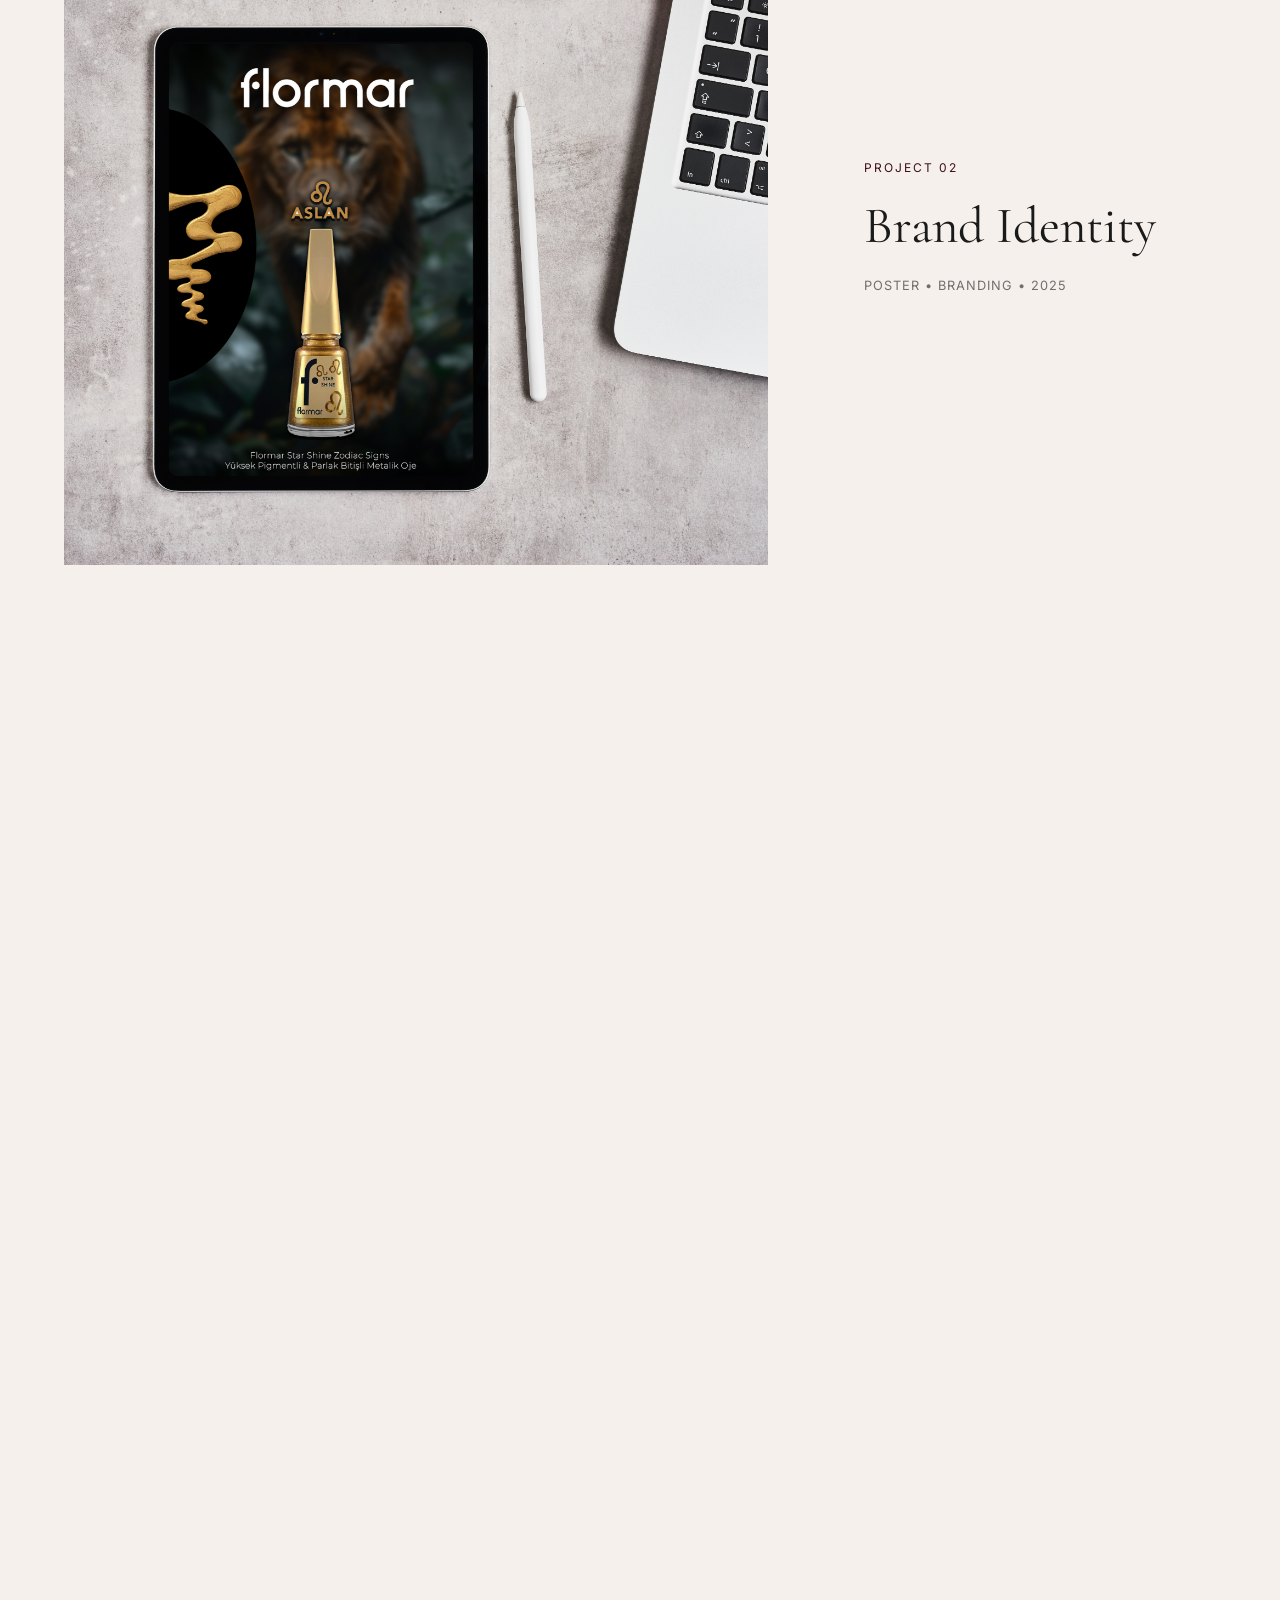
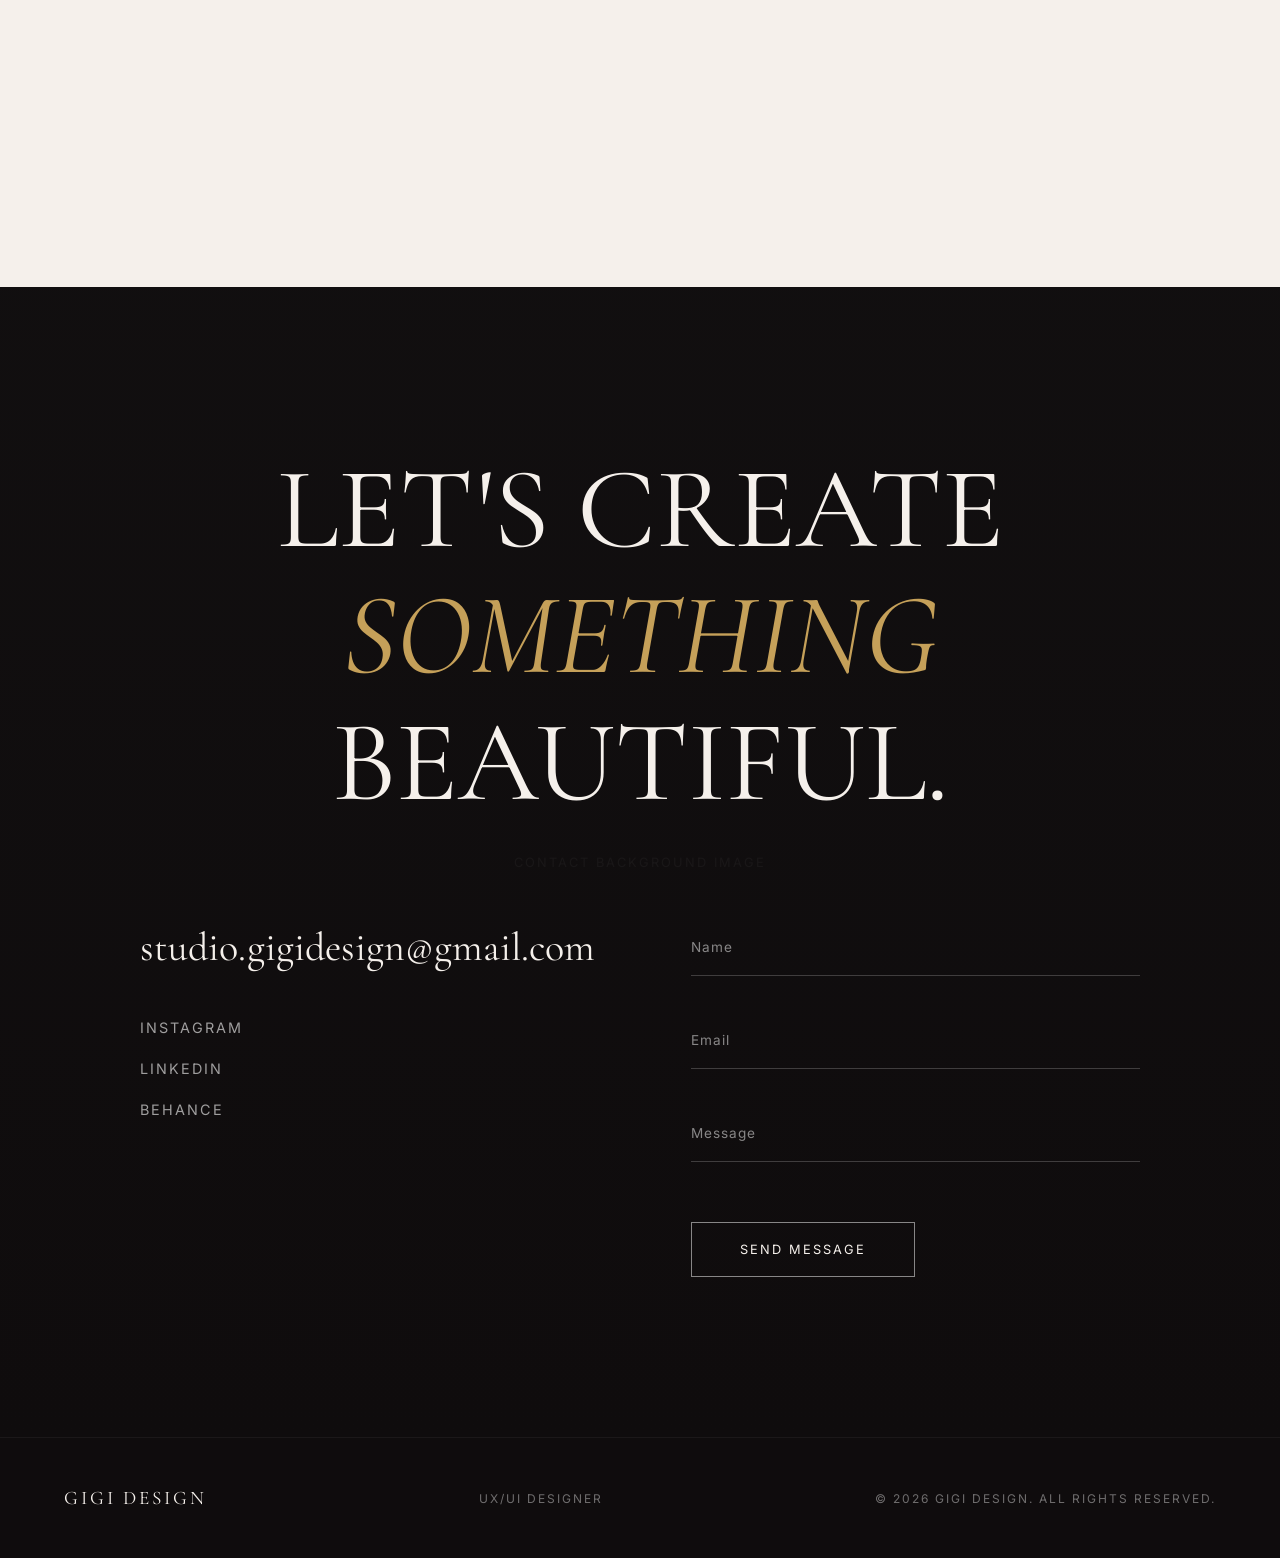
==== commit 42cf1596: "site güncellendi" ====
--- a/index.html
+++ b/index.html
@@ -5,15 +5,30 @@
     <meta charset="UTF-8">
     <meta name="viewport" content="width=device-width, initial-scale=1.0">
     <title>GIGI DESIGN | UX/UI Designer Portfolio</title>
-    <meta name="description"
-        content="Gigi Design - UX/UI Designer creating elegant, intuitive and meaningful digital experiences.">
+    <meta name="description" content="Gigi Design - UX/UI Designer creating elegant, intuitive, and meaningful digital experiences. View my portfolio for luxury brand designs, web interfaces, and creative art direction.">
+    <meta name="keywords" content="UX/UI Design, UI Designer, Web Design, Gigi Design, Luxury Portfolio, Art Direction, Graphic Design, Figma, Adobe, Turkey">
+    <meta name="author" content="Gigi Design">
+    <meta name="robots" content="index, follow">
+    
+    <!-- Open Graph / Facebook -->
+    <meta property="og:type" content="website">
+    <meta property="og:title" content="GIGI DESIGN | UX/UI Designer Portfolio">
+    <meta property="og:description" content="Gigi Design - UX/UI Designer creating elegant, intuitive, and meaningful digital experiences.">
+    <meta property="og:image" content="images/-19.png">
+    <meta property="og:site_name" content="Gigi Design">
+    
+    <!-- Twitter -->
+    <meta name="twitter:card" content="summary_large_image">
+    <meta name="twitter:title" content="GIGI DESIGN | UX/UI Designer Portfolio">
+    <meta name="twitter:description" content="Gigi Design - UX/UI Designer creating elegant, intuitive, and meaningful digital experiences.">
+    <meta name="twitter:image" content="images/-19.png">
     <!-- Google Fonts -->
     <link rel="preconnect" href="https://fonts.googleapis.com">
     <link rel="preconnect" href="https://fonts.gstatic.com" crossorigin>
     <link
         href="https://fonts.googleapis.com/css2?family=Cormorant+Garamond:ital,wght@0,300;0,400;0,500;0,600;0,700;1,400&family=Inter:wght@300;400;500;600&display=swap"
         rel="stylesheet">
-    <link rel="stylesheet" href="style.css">
+    <link rel="stylesheet" href="style.css?v=1.8">
     <link rel="icon" type="image/png" href="images/BLACK AND GOLD_1.png">
 </head>
 
@@ -43,17 +58,15 @@
             <div class="container">
                 <div class="hero-content">
                     <div class="hero-text-block">
-                        <p class="hero-intro fade-up">UX/UI DESIGNER<br>CREATING ELEGANT, INTUITIVE<br>AND MEANINGFUL
-                            DIGITAL EXPERIENCES.</p>
-                        <h1 class="hero-title reveal-text">
+                        <h1 class="hero-title zoom-in">
                             <span class="block">GIGI</span>
                             <span class="block italic">DESIGN</span>
                         </h1>
-                        <p class="hero-statement fade-up delay-1">Where strategy meets aesthetics.</p>
+                        <p class="hero-statement zoom-in delay-1">Where strategy meets aesthetics.</p>
                     </div>
                     <div class="hero-image-wrapper fade-up delay-2">
-                        <img src="images/portre.JPG" alt="Gigi Design"
-                            style="width: 100%; height: 100%; object-fit: cover; object-position: center;">
+                        <img src="images/-19.png" alt="Gigi Design"
+                            style="width: 100%; height: 100%; object-fit: cover; object-position: center; mix-blend-mode: screen; filter: contrast(1.1);">
                     </div>
                 </div>
                 <div class="scroll-indicator fade-up delay-3">
@@ -271,7 +284,7 @@
         </div>
     </footer>
 
-    <script src="script.js"></script>
+    <script src="script.js?v=1.8"></script>
 </body>
 
 </html>
--- a/style.css
+++ b/style.css
@@ -145,6 +145,17 @@
     transform: translateY(0);
 }
 
+.zoom-in {
+    opacity: 0;
+    transform: scale(0.85) translateZ(-50px);
+    transition: opacity 1.2s ease, transform 1.2s cubic-bezier(0.16, 1, 0.3, 1);
+}
+
+.zoom-in.visible {
+    opacity: 1;
+    transform: scale(1) translateZ(0);
+}
+
 /* Navbar */
 .navbar {
     position: fixed;
@@ -231,6 +242,13 @@
     align-items: center;
 }
 
+.hero-text-block {
+    display: flex;
+    flex-direction: column;
+    align-items: center;
+    text-align: center;
+}
+
 .hero-intro {
     font-size: 0.75rem;
     letter-spacing: 2px;
@@ -243,11 +261,31 @@
     font-size: clamp(4rem, 9vw, 9.5rem);
     margin-bottom: 2rem;
     letter-spacing: -2px;
-}
-
-.hero-title .italic {
-    padding-left: 15%;
-    color: var(--color-burgundy);
+    position: relative;
+}
+
+.hero-title .block {
+    background: linear-gradient(120deg, var(--color-text-light) 40%, #ffffff 50%, var(--color-text-light) 60%);
+    background-size: 200% auto;
+    color: transparent;
+    -webkit-background-clip: text;
+    background-clip: text;
+    animation: shineText 3s linear infinite;
+    text-shadow: 0 0 20px rgba(255, 255, 255, 0.1);
+}
+
+.hero-title .block.italic {
+    background: linear-gradient(120deg, var(--color-gold) 40%, #ffffff 50%, var(--color-gold) 60%);
+    background-size: 200% auto;
+    color: transparent;
+    -webkit-background-clip: text;
+    background-clip: text;
+    text-shadow: 0 0 20px rgba(197, 160, 89, 0.3);
+}
+
+@keyframes shineText {
+    0% { background-position: -200% center; }
+    100% { background-position: 200% center; }
 }
 
 .hero-statement {
@@ -269,15 +307,15 @@
     bottom: 3rem;
     left: 4rem;
     display: flex;
+    flex-direction: column;
     align-items: center;
-    gap: 1rem;
-    transform: rotate(-90deg);
-    transform-origin: left center;
+    gap: 0.8rem;
+    z-index: 10;
 }
 
 .scroll-indicator .line {
-    width: 60px;
-    height: 1px;
+    width: 1px;
+    height: 60px;
     background-color: rgba(255,255,255,0.2);
     display: block;
     position: relative;
@@ -296,14 +334,15 @@
 }
 
 @keyframes scrollLine {
-    0% { transform: translateX(-100%); }
-    50% { transform: translateX(0); }
-    100% { transform: translateX(100%); }
+    0% { transform: translateY(-100%); }
+    50% { transform: translateY(0); }
+    100% { transform: translateY(100%); }
 }
 
 .scroll-indicator .text {
     font-size: 0.65rem;
     letter-spacing: 3px;
+    color: rgba(255,255,255,0.6);
 }
 
 /* About Section */
@@ -734,13 +773,8 @@
     }
     
     .hero-image-wrapper {
-        height: 60vh;
-    }
-    
-    .scroll-indicator {
-        display: none;
-    }
-    
+        display: none !important;
+    }
     .about-image-wrapper {
         height: 60vh;
     }
@@ -774,25 +808,94 @@
 }
 
 @media (max-width: 768px) {
+    .container {
+        padding: 0 1.5rem;
+    }
+    
     section {
-        padding: 6rem 0;
-    }
+        padding: 5rem 0;
+    }
+
+    .scroll-indicator {
+        left: 1.5rem;
+        bottom: 2rem;
+    }
+
+    /* Typography Adjustments */
+    .hero-text-block {
+        display: flex;
+        flex-direction: column;
+        align-items: center;
+        text-align: center;
+    }
+
+    .hero-title {
+        order: 1;
+        font-size: clamp(2.5rem, 12vw, 4.5rem);
+        margin-bottom: 1.5rem;
+    }
+
+    .hero-intro {
+        order: 2;
+        margin-bottom: 1rem;
+    }
+
+    .hero-statement {
+        order: 3;
+    }
+    
+    .about-text-wrapper .section-title,
+    .skills .section-title,
+    .projects .large-title,
+    .contact .section-title {
+        font-size: clamp(2.5rem, 10vw, 4.5rem);
+        margin-bottom: 3rem;
+    }
+    
+    .contact-email {
+        font-size: clamp(1.2rem, 6vw, 2.5rem);
+    }
+    
+    /* Layout Adjustments */
+    .hero-image-wrapper {
+        display: none !important;
+    }
+
+    .about-grid,
+    .skills-grid,
+    .project-item,
+    .project-item.reverse,
+    .contact-grid,
+    .footer-content {
+        gap: 2rem;
+    }
+
+    .project-item,
+    .project-item.reverse {
+        margin-bottom: 4rem;
+    }
+
+    .project-image-wrapper {
+        height: 40vh;
+    }
+
+    /* Navigation / Hamburger */
     .hamburger span {
         display: block;
         width: 30px;
         height: 1px;
         background-color: currentColor;
-        transition: var(--transition-base);
+        transition: var(--transition-fast);
     }
     
     .nav-links {
-        display: flex; /* Keep it flex but hidden via opacity */
+        display: flex;
         position: fixed;
         top: 0;
         left: 0;
         width: 100%;
         height: 100vh;
-        background-color: var(--color-dark); /* Dark background as requested */
+        background-color: var(--color-dark);
         flex-direction: column;
         justify-content: center;
         align-items: center;
@@ -801,7 +904,6 @@
         list-style: none;
         margin: 0;
         padding: 0;
-        
         opacity: 0;
         visibility: hidden;
         transition: opacity 0.4s ease, visibility 0.4s ease;
@@ -816,7 +918,7 @@
         font-family: var(--font-sans);
         font-size: 1.5rem;
         letter-spacing: 4px;
-        color: var(--color-cream);
+        color: var(--color-light);
         text-decoration: none;
         text-transform: uppercase;
     }
@@ -830,7 +932,7 @@
     }
     
     .hamburger.active span {
-        background-color: var(--color-cream);
+        background-color: var(--color-light);
     }
     
     .hamburger.active span:nth-child(1) {
@@ -849,7 +951,12 @@
     .contact-grid,
     .footer-content {
         grid-template-columns: 1fr;
-        gap: 3rem;
+    }
+
+    .submit-btn {
+        align-self: center;
+        width: 100%;
+        max-width: 300px;
     }
     
     .footer-content {
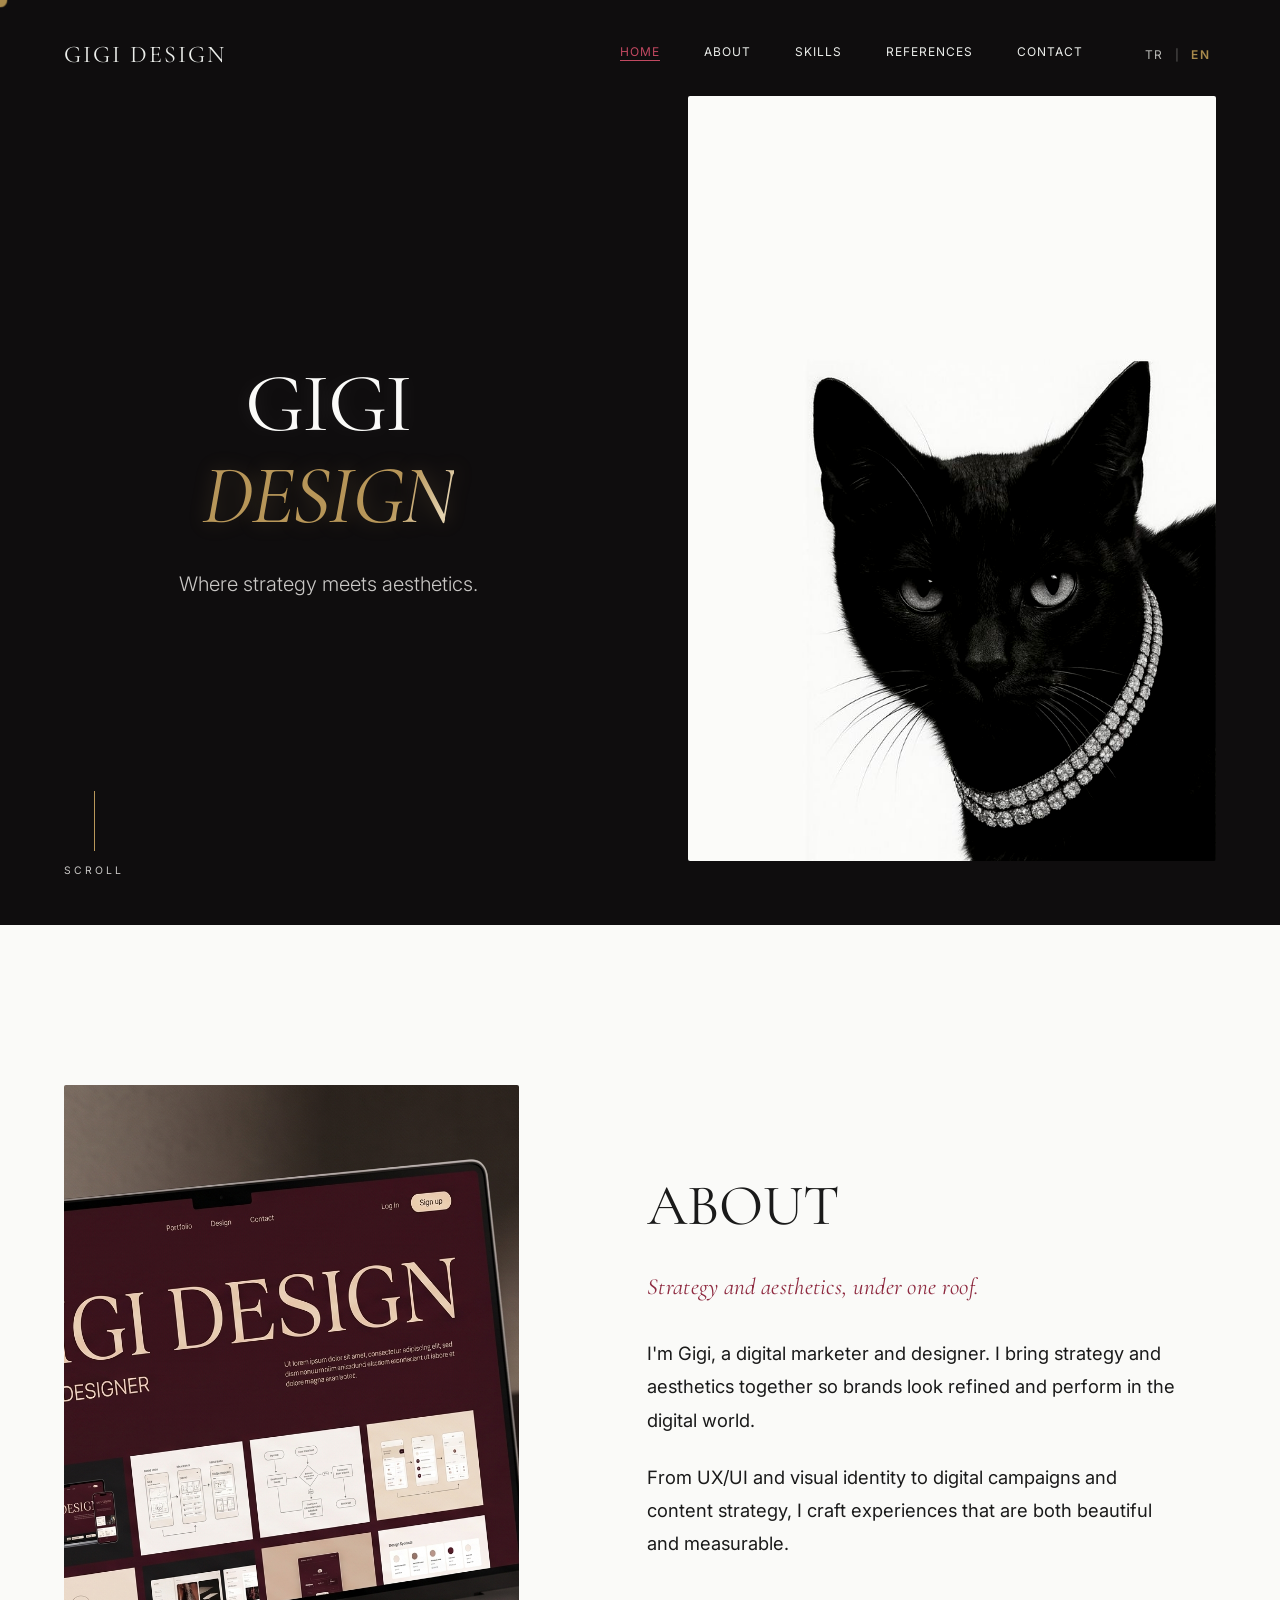
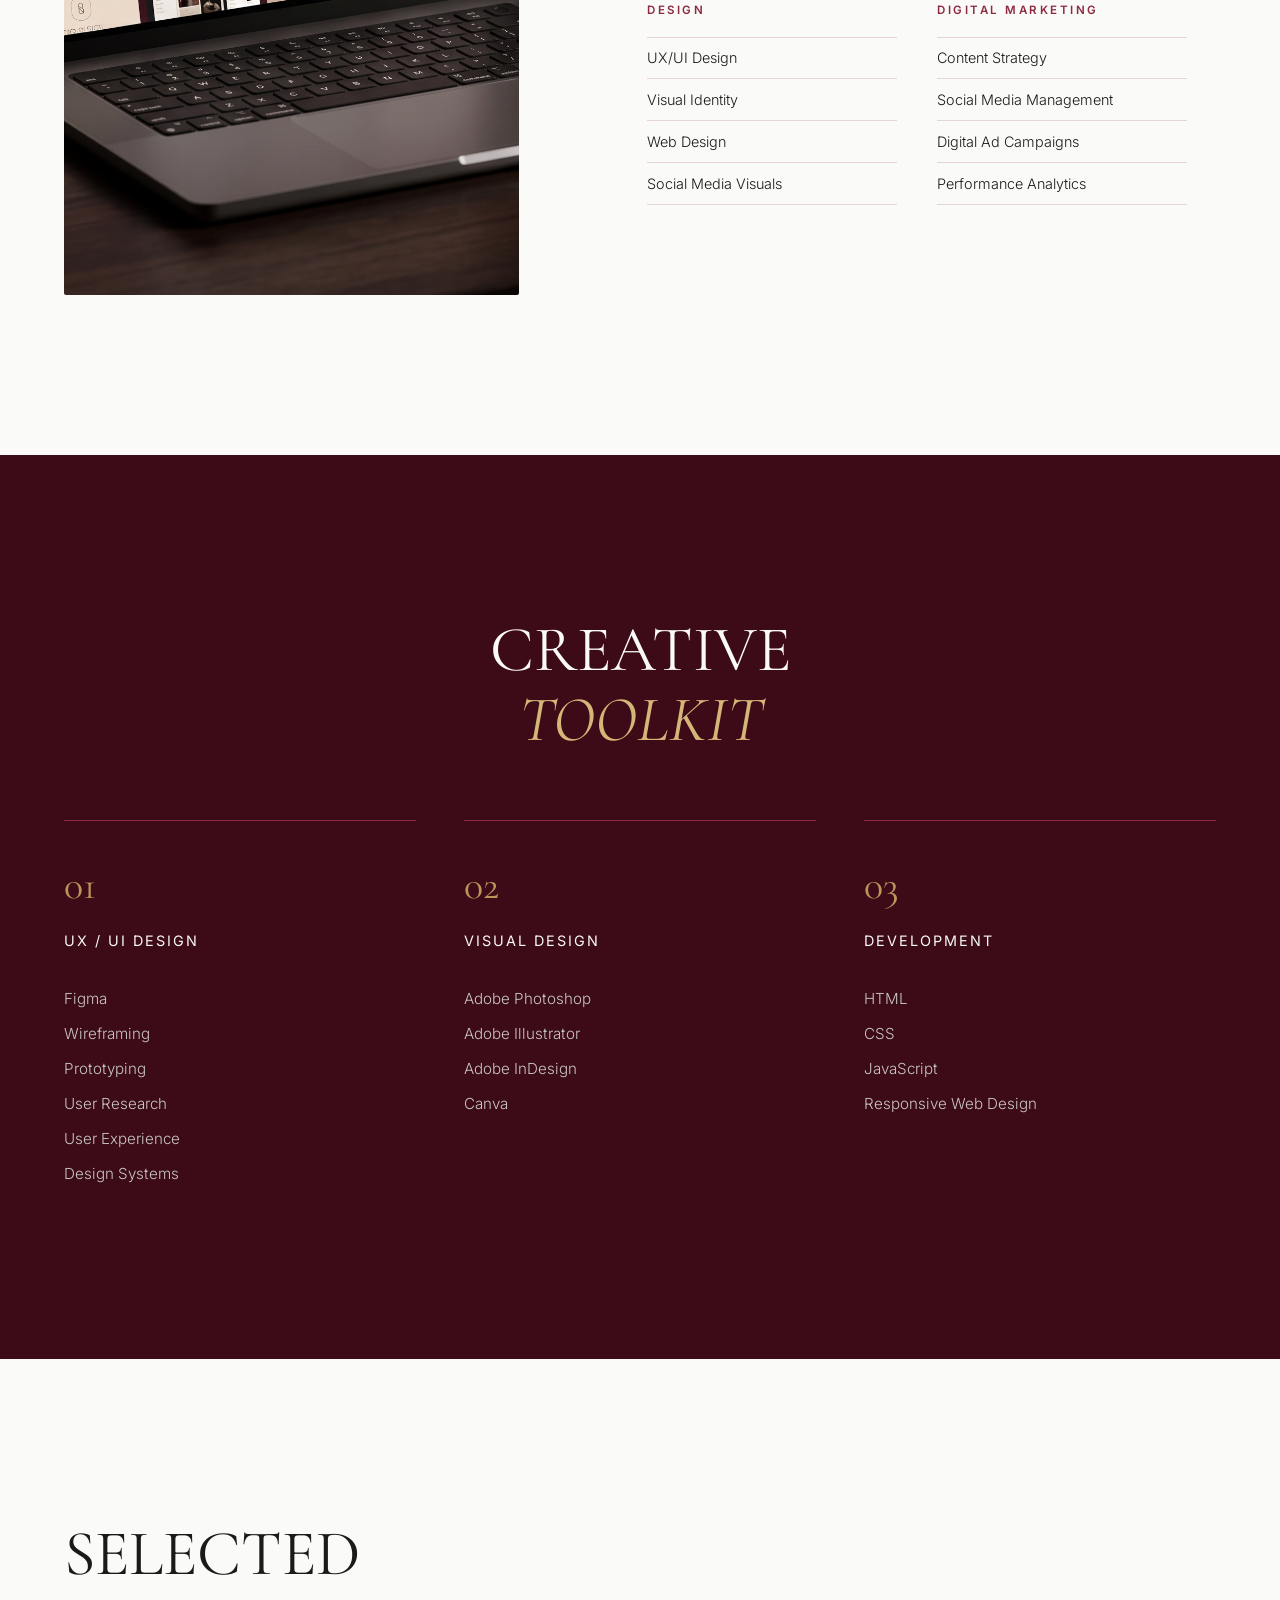
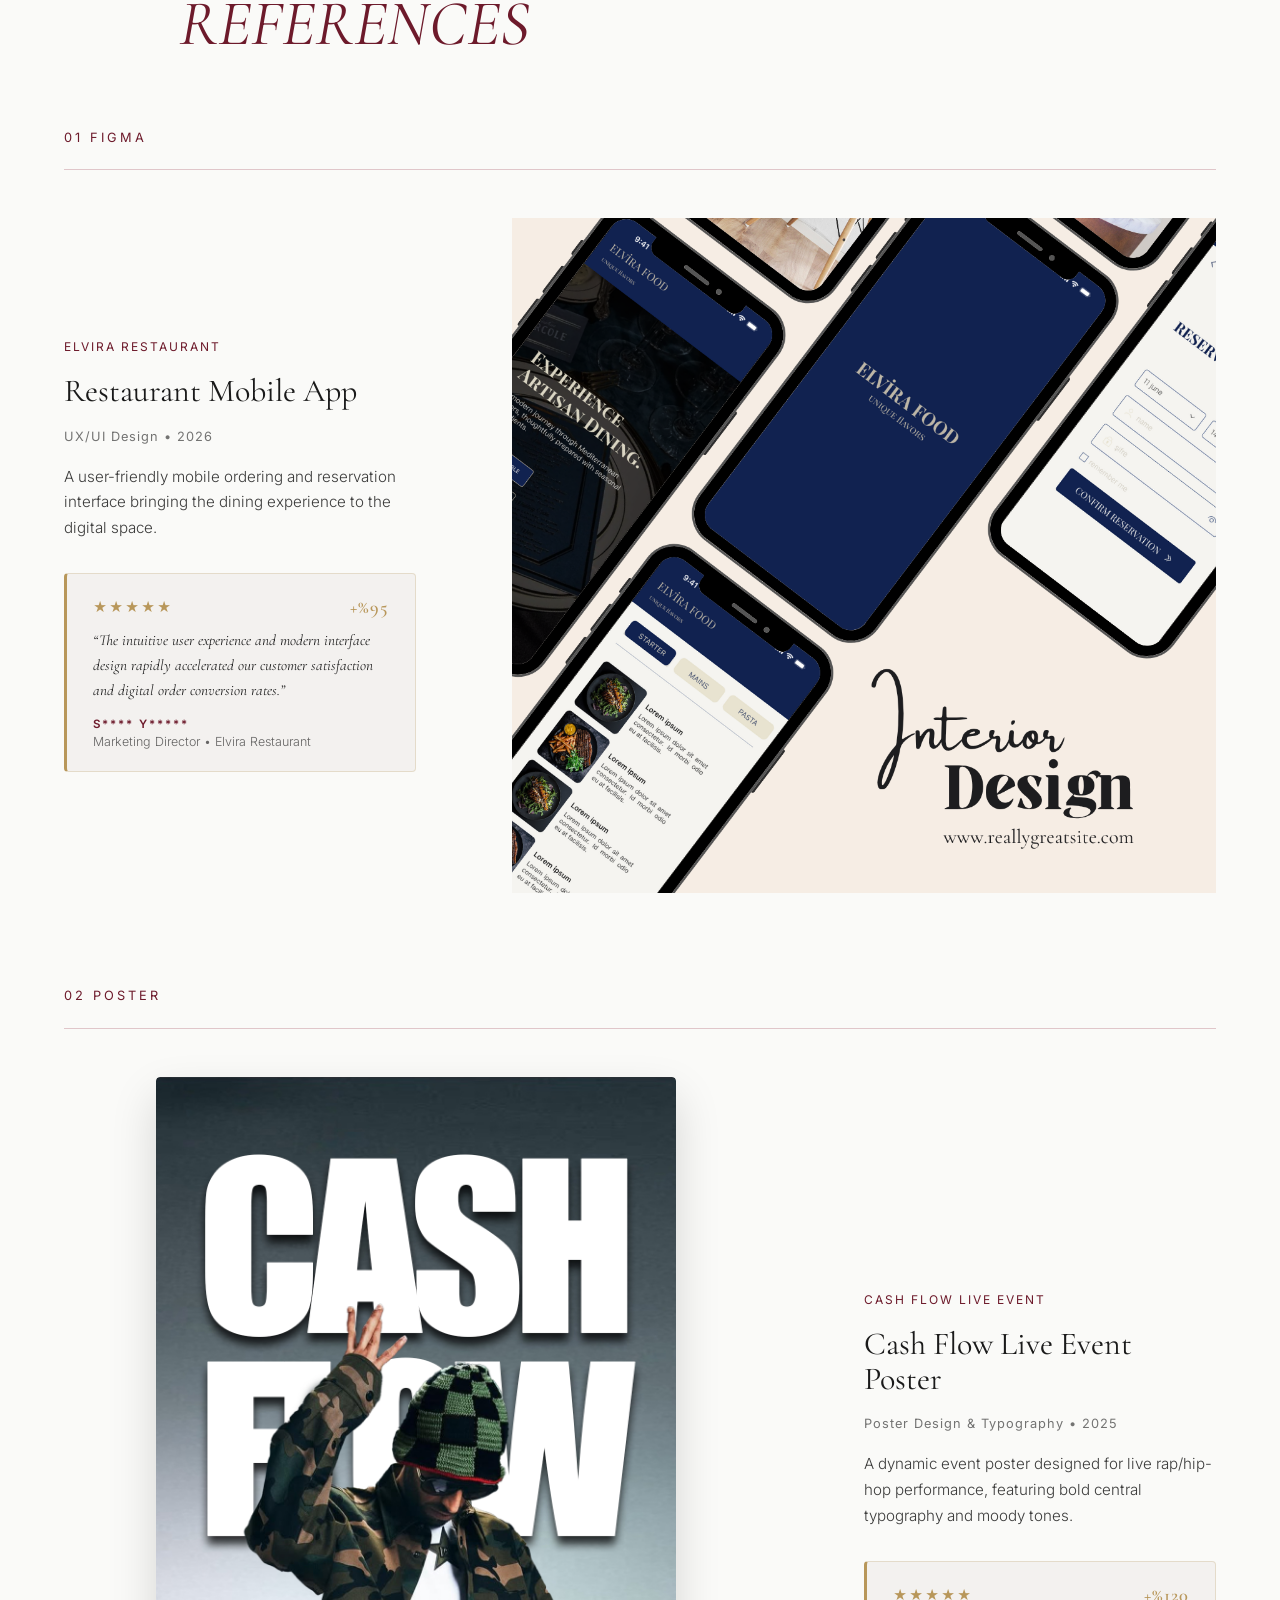
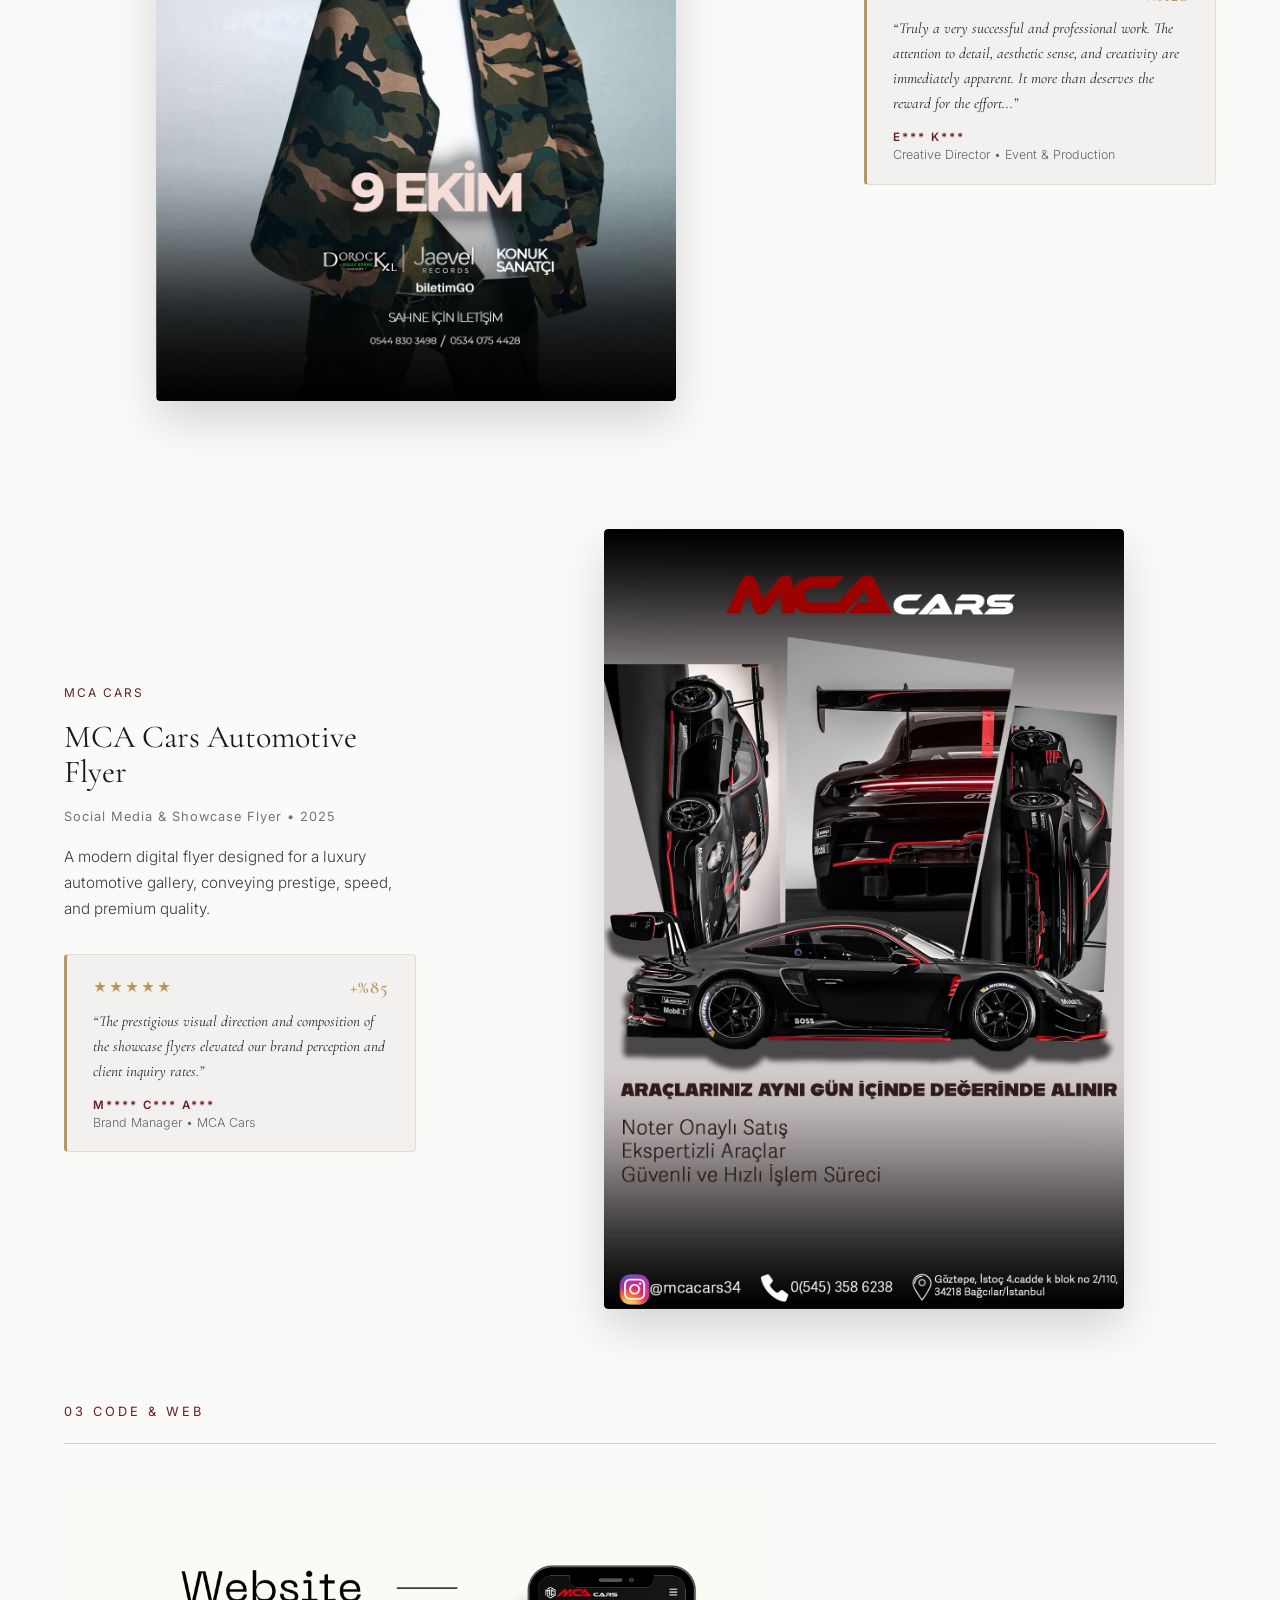
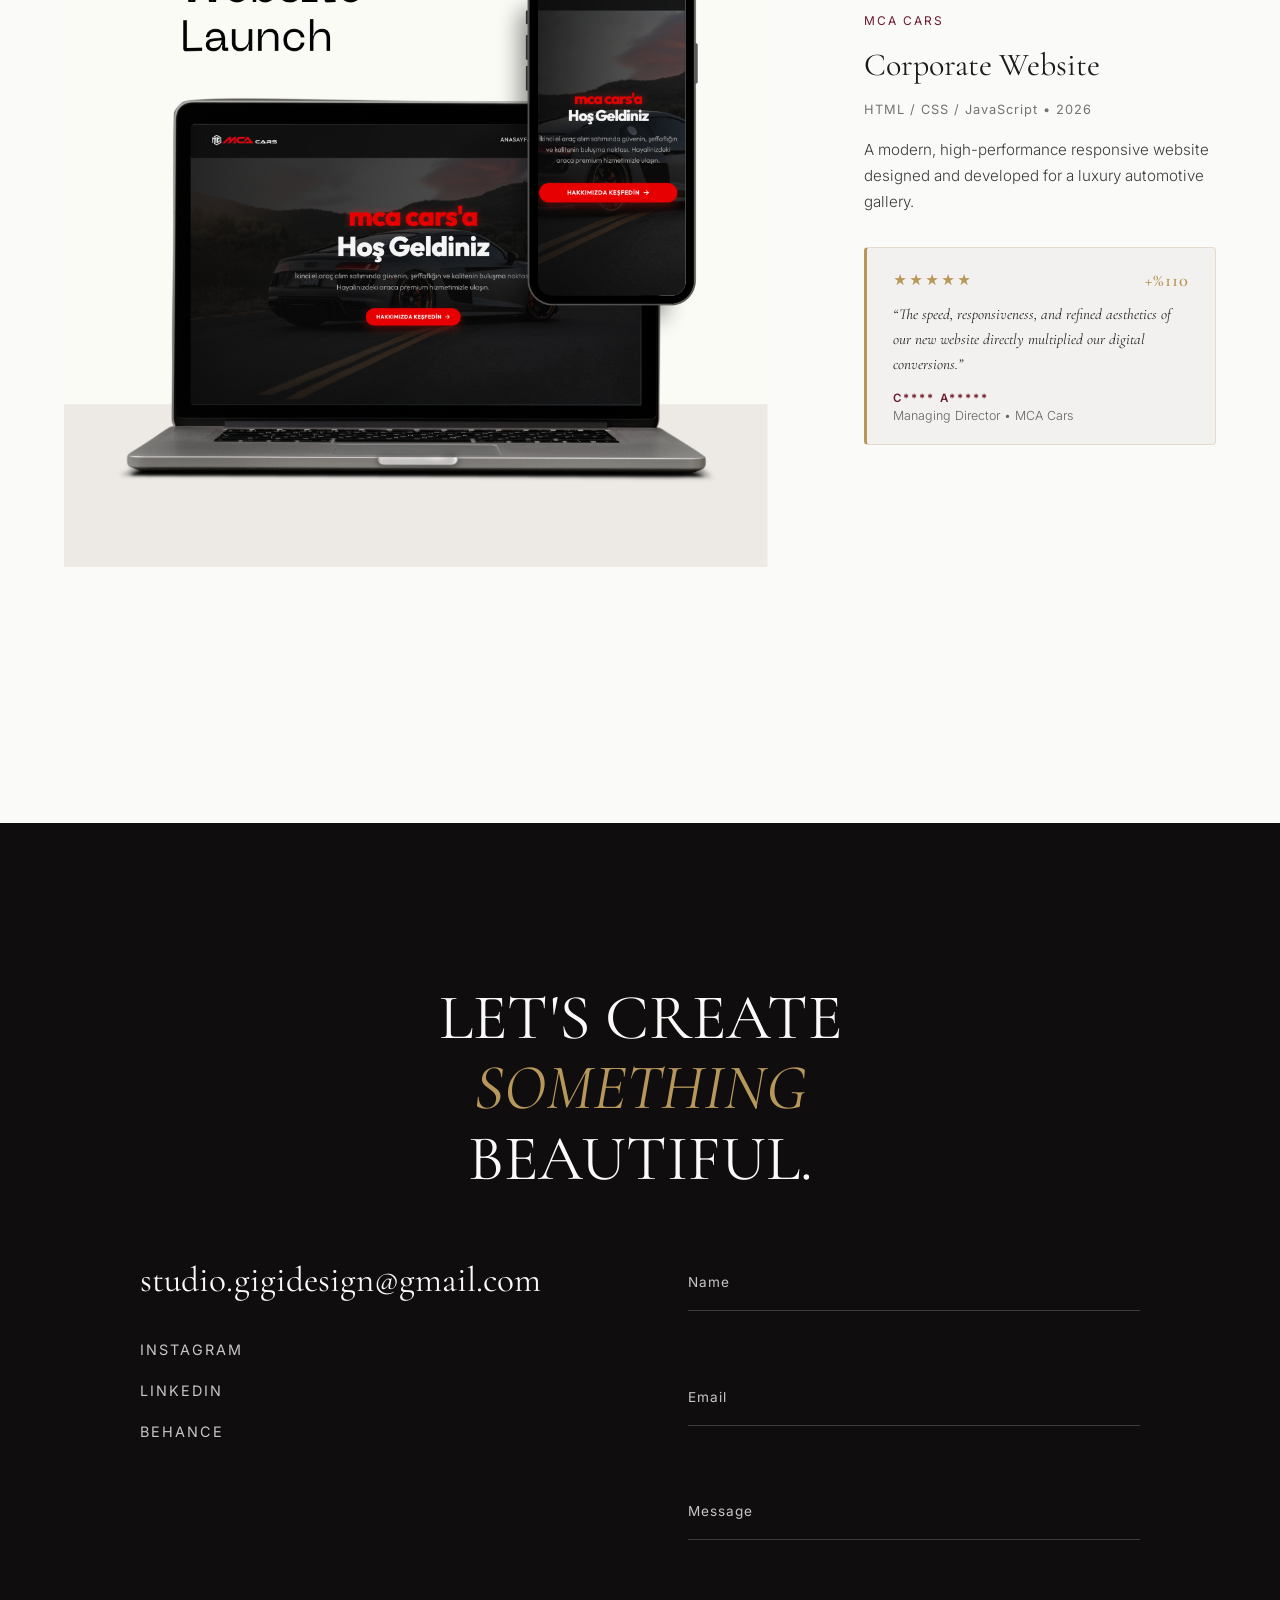
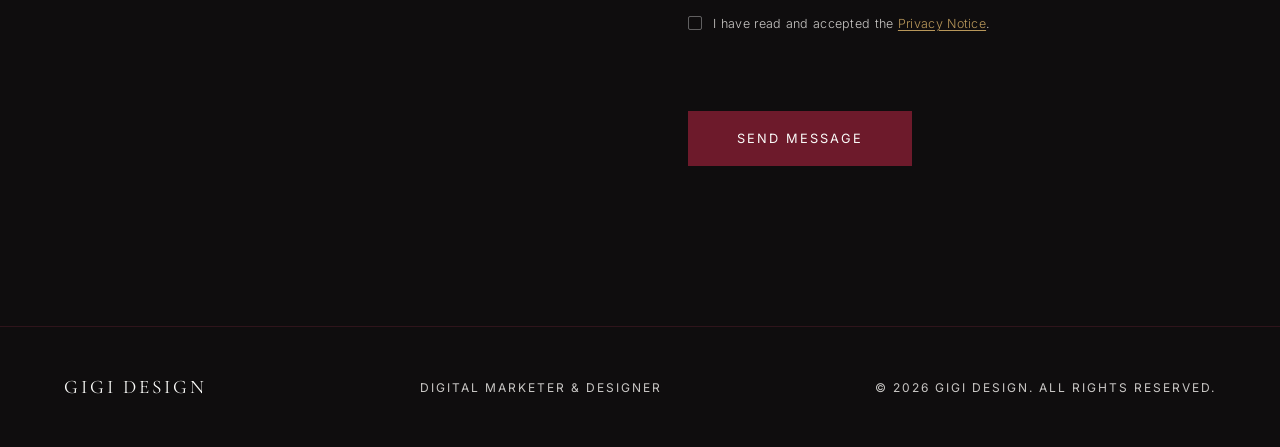
==== commit 1d3f4c33: "website update" ====
--- a/index.html
+++ b/index.html
@@ -4,23 +4,23 @@
 <head>
     <meta charset="UTF-8">
     <meta name="viewport" content="width=device-width, initial-scale=1.0">
-    <title>GIGI DESIGN | UX/UI Designer Portfolio</title>
-    <meta name="description" content="Gigi Design - UX/UI Designer creating elegant, intuitive, and meaningful digital experiences. View my portfolio for luxury brand designs, web interfaces, and creative art direction.">
-    <meta name="keywords" content="UX/UI Design, UI Designer, Web Design, Gigi Design, Luxury Portfolio, Art Direction, Graphic Design, Figma, Adobe, Turkey">
+    <title>GIGI DESIGN | Digital Marketer & Designer Portfolio</title>
+    <meta name="description" content="Gigi Design - Digital Marketer & Designer creating elegant, intuitive, and measurable digital experiences. View my portfolio for luxury brand designs, web interfaces, and creative art direction.">
+    <meta name="keywords" content="Digital Marketing, UX/UI Design, Web Design, Gigi Design, Luxury Portfolio, Art Direction, Visual Identity, Brand Strategy, Turkey">
     <meta name="author" content="Gigi Design">
     <meta name="robots" content="index, follow">
     
     <!-- Open Graph / Facebook -->
     <meta property="og:type" content="website">
-    <meta property="og:title" content="GIGI DESIGN | UX/UI Designer Portfolio">
-    <meta property="og:description" content="Gigi Design - UX/UI Designer creating elegant, intuitive, and meaningful digital experiences.">
+    <meta property="og:title" content="GIGI DESIGN | Digital Marketer & Designer Portfolio">
+    <meta property="og:description" content="Gigi Design - Digital Marketer & Designer creating elegant, intuitive, and measurable digital experiences.">
     <meta property="og:image" content="images/-19.png">
     <meta property="og:site_name" content="Gigi Design">
     
     <!-- Twitter -->
     <meta name="twitter:card" content="summary_large_image">
-    <meta name="twitter:title" content="GIGI DESIGN | UX/UI Designer Portfolio">
-    <meta name="twitter:description" content="Gigi Design - UX/UI Designer creating elegant, intuitive, and meaningful digital experiences.">
+    <meta name="twitter:title" content="GIGI DESIGN | Digital Marketer & Designer Portfolio">
+    <meta name="twitter:description" content="Gigi Design - Digital Marketer & Designer creating elegant, intuitive, and measurable digital experiences.">
     <meta name="twitter:image" content="images/-19.png">
     <!-- Google Fonts -->
     <link rel="preconnect" href="https://fonts.googleapis.com">
@@ -28,7 +28,7 @@
     <link
         href="https://fonts.googleapis.com/css2?family=Cormorant+Garamond:ital,wght@0,300;0,400;0,500;0,600;0,700;1,400&family=Inter:wght@300;400;500;600&display=swap"
         rel="stylesheet">
-    <link rel="stylesheet" href="style.css?v=1.8">
+    <link rel="stylesheet" href="style.css?v=2.6">
     <link rel="icon" type="image/png" href="images/BLACK AND GOLD_1.png">
 </head>
 
@@ -37,15 +37,22 @@
     <nav class="navbar">
         <div class="logo">GIGI DESIGN</div>
         <ul class="nav-links">
-            <li><a href="#home">HOME</a></li>
-            <li><a href="#about">ABOUT</a></li>
-            <li><a href="#skills">SKILLS</a></li>
-            <li><a href="#projects">PROJECTS</a></li>
-            <li><a href="#contact">CONTACT</a></li>
+            <li><a href="#home" class="active" data-i18n="navHome">HOME</a></li>
+            <li><a href="#about" data-i18n="navAbout">ABOUT</a></li>
+            <li><a href="#skills" data-i18n="navSkills">SKILLS</a></li>
+            <li><a href="#references" data-i18n="navReferences">REFERENCES</a></li>
+            <li><a href="#contact" data-i18n="navContact">CONTACT</a></li>
         </ul>
-        <div class="hamburger">
-            <span></span>
-            <span></span>
+        <div class="nav-actions">
+            <div class="lang-switch" aria-label="Dil Seçimi / Language">
+                <button type="button" class="lang-btn" data-lang="tr">TR</button>
+                <span class="lang-divider">|</span>
+                <button type="button" class="lang-btn" data-lang="en">EN</button>
+            </div>
+            <div class="hamburger" aria-label="Menü / Menu">
+                <span></span>
+                <span></span>
+            </div>
         </div>
     </nav>
 
@@ -62,7 +69,7 @@
                             <span class="block">GIGI</span>
                             <span class="block italic">DESIGN</span>
                         </h1>
-                        <p class="hero-statement zoom-in delay-1">Where strategy meets aesthetics.</p>
+                        <p class="hero-statement zoom-in delay-1" data-i18n="heroStatement">Where strategy meets aesthetics.</p>
                     </div>
                     <div class="hero-image-wrapper fade-up delay-2">
                         <img src="images/-19.png" alt="Gigi Design"
@@ -71,7 +78,7 @@
                 </div>
                 <div class="scroll-indicator fade-up delay-3">
                     <span class="line"></span>
-                    <span class="text">SCROLL</span>
+                    <span class="text" data-i18n="scrollText">SCROLL</span>
                 </div>
             </div>
         </section>
@@ -88,23 +95,66 @@
                         </div>
                     </div>
                     <div class="about-text-wrapper">
-                        <h2 class="section-title reveal-text"><span class="block">ABOUT</span><span
-                                class="block italic">GIGI</span></h2>
+                        <h2 class="section-title reveal-text" data-i18n-html="aboutTitle">
+                            <span class="block">ABOUT</span>
+                        </h2>
                         <div class="about-description fade-up">
-                            <p>I create thoughtful digital experiences that balance aesthetics, functionality, and
-                                user
-                                needs.</p>
-                            <p>I am passionate about transforming ideas into intuitive interfaces and visually
-                                meaningful digital products.</p>
-
-                            <h3 class="focus-title">Focus areas:</h3>
-                            <ul class="focus-list">
-                                <li>UX/UI Design</li>
-                                <li>Digital Experiences</li>
-                                <li>Visual Design</li>
-                                <li>Creative Direction</li>
-                                <li>Web Design</li>
-                            </ul>
+                            <!-- Alt başlık: serif, italik -->
+                            <p class="about-subtitle italic" data-i18n="aboutSubtitle">Strategy and aesthetics, under one roof.</p>
+
+                            <p data-i18n="aboutP1">I'm Gigi, a digital marketer and designer. I bring strategy and aesthetics together so brands look refined and perform in the digital world.</p>
+                            <p data-i18n="aboutP2">From UX/UI and visual identity to digital campaigns and content strategy, I craft experiences that are both beautiful and measurable.</p>
+
+                            <!-- İki sütunlu yetkinlik alanı -->
+                            <div class="competency-grid">
+                                <div class="competency-col">
+                                    <h3 class="competency-title" data-i18n="compTitle1">DESIGN</h3>
+                                    <ul class="competency-list">
+                                        <li data-i18n="comp1Item1">UX/UI Design</li>
+                                        <li data-i18n="comp1Item2">Visual Identity</li>
+                                        <li data-i18n="comp1Item3">Web Design</li>
+                                        <li data-i18n="comp1Item4">Social Media Visuals</li>
+                                    </ul>
+                                </div>
+                                <div class="competency-col">
+                                    <h3 class="competency-title" data-i18n="compTitle2">DIGITAL MARKETING</h3>
+                                    <ul class="competency-list">
+                                        <li data-i18n="comp2Item1">Content Strategy</li>
+                                        <li data-i18n="comp2Item2">Social Media Management</li>
+                                        <li data-i18n="comp2Item3">Digital Ad Campaigns</li>
+                                        <li data-i18n="comp2Item4">Performance Analytics</li>
+                                    </ul>
+                                </div>
+                            </div>
+
+                            <!--
+                            ============================================================
+                            RAKAM ŞERİDİ / STATS STRIP
+                            ============================================================
+                            Bu şerit şu anda GİZLİDİR. Yer tutucu değerler "[00]"
+                            gerçek rakamlarla değiştirilene kadar görünmez.
+                            Rakamları güncellemek için:
+                              1. Aşağıdaki her <span class="stat-number"> içindeki değeri değiştirin.
+                              2. Aynı değerleri script.js'deki translations nesnesinde
+                                 statProjects, statClients, statYears anahtarlarında da güncelleyin.
+                              3. Her iki dosyada da "[00]" / "[0]" ifadesi kalmadığında
+                                 şerit otomatik olarak görünür hâle gelecektir.
+                            ============================================================
+                            -->
+                            <div class="about-stats-strip" id="about-stats-strip">
+                                <div class="stat-item">
+                                    <span class="stat-number" data-i18n="statProjects">[00]+</span>
+                                    <span class="stat-label" data-i18n="statProjectsLabel">Projects Completed</span>
+                                </div>
+                                <div class="stat-item">
+                                    <span class="stat-number" data-i18n="statClients">[00]+</span>
+                                    <span class="stat-label" data-i18n="statClientsLabel">Happy Clients</span>
+                                </div>
+                                <div class="stat-item">
+                                    <span class="stat-number" data-i18n="statYears">[0]</span>
+                                    <span class="stat-label" data-i18n="statYearsLabel">Years of Experience</span>
+                                </div>
+                            </div>
                         </div>
                     </div>
                 </div>
@@ -114,25 +164,26 @@
         <!-- SKILLS SECTION -->
         <section id="skills" class="skills section-dark">
             <div class="container">
-                <h2 class="section-title reveal-text"><span class="block">CREATIVE</span><span
-                        class="block italic">TOOLKIT</span></h2>
+                <h2 class="section-title reveal-text" data-i18n-html="skillsTitle">
+                    <span class="block">CREATIVE</span><span class="block italic">TOOLKIT</span>
+                </h2>
 
                 <div class="skills-grid">
                     <div class="skill-card fade-up">
                         <div class="skill-number">01</div>
-                        <h3 class="skill-category">UX / UI DESIGN</h3>
+                        <h3 class="skill-category" data-i18n="skillCat1">UX / UI DESIGN</h3>
                         <ul class="skill-list">
                             <li>Figma</li>
                             <li>Wireframing</li>
                             <li>Prototyping</li>
-                            <li>User Research</li>
-                            <li>User Experience</li>
-                            <li>Design Systems</li>
+                            <li data-i18n="skillUserResearch">User Research</li>
+                            <li data-i18n="skillUserExp">User Experience</li>
+                            <li data-i18n="skillDesignSystems">Design Systems</li>
                         </ul>
                     </div>
                     <div class="skill-card fade-up delay-1">
                         <div class="skill-number">02</div>
-                        <h3 class="skill-category">VISUAL DESIGN</h3>
+                        <h3 class="skill-category" data-i18n="skillCat2">VISUAL DESIGN</h3>
                         <ul class="skill-list">
                             <li>Adobe Photoshop</li>
                             <li>Adobe Illustrator</li>
@@ -142,102 +193,36 @@
                     </div>
                     <div class="skill-card fade-up delay-2">
                         <div class="skill-number">03</div>
-                        <h3 class="skill-category">DEVELOPMENT</h3>
+                        <h3 class="skill-category" data-i18n="skillCat3">DEVELOPMENT</h3>
                         <ul class="skill-list">
                             <li>HTML</li>
                             <li>CSS</li>
                             <li>JavaScript</li>
-                            <li>Responsive Web Design</li>
+                            <li data-i18n="skillResponsive">Responsive Web Design</li>
                         </ul>
                     </div>
                 </div>
             </div>
         </section>
 
-        <!-- PROJECTS SECTION -->
-        <section id="projects" class="projects section-light">
-            <div class="container">
-                <h2 class="section-title large-title reveal-text"><span class="block">SELECTED</span><span
-                        class="block italic">PROJECTS</span></h2>
-
-                <!-- FIGMA PROJECTS -->
-                <div class="project-category fade-up">
-                    <h3 class="category-title">01 FIGMA</h3>
-                    <div class="projects-list">
-                        <div class="project-item">
-                            <div class="project-info">
-                                <h4>PROJECT 01</h4>
-                                <h3>Restaurant Mobile App</h3>
-                                <p class="project-tags">UX/UI DESIGN &bull; 2026</p>
-                            </div>
-                            <a href="https://www.figma.com/proto/BXSwZgdUAT44kfmRPnj7uZ/elvira?node-id=50-345&t=5QwZF5RPBJkcG4np-1"
-                                target="_blank" class="project-image-wrapper"
-                                style="display: block; text-decoration: none;">
-                                <!-- PROJECT IMAGE -->
-                                <img src="images/ Phone Mockup.png" alt="Restaurant Mobile App" class="project-image"
-                                    style="width: 100%; height: 100%; object-fit: cover; object-position: center;">
-                                <div class="project-overlay">
-                                    <span class="view-text">VIEW PROJECT</span>
-                                </div>
-                            </a>
-                        </div>
-                    </div>
-                </div>
-
-                <!-- ADOBE PROJECTS -->
-                <div class="project-category fade-up">
-                    <h3 class="category-title">02 ADOBE</h3>
-                    <div class="projects-list">
-                        <div class="project-item reverse">
-                            <div class="project-info">
-                                <h4>PROJECT 02</h4>
-                                <h3>Brand Identity</h3>
-                                <p class="project-tags">POSTER &bull; BRANDING &bull; 2025</p>
-                            </div>
-                            <a href="adobe-projects.html" target="_blank" class="project-image-wrapper" style="display: block; text-decoration: none;">
-                                <!-- PROJECT IMAGE -->
-                                <img src="images/adobe  Mockup.png" alt="Brand Identity Mockup" class="project-image"
-                                    style="width: 100%; height: 100%; object-fit: cover; object-position: center;">
-                                <div class="project-overlay">
-                                    <span class="view-text">VIEW PROJECT</span>
-                                </div>
-                            </a>
-                        </div>
-                    </div>
-                </div>
-
-                <!-- CODE PROJECTS -->
-                <div class="project-category fade-up">
-                    <h3 class="category-title">03 CODE</h3>
-                    <div class="projects-list">
-                        <div class="project-item">
-                            <div class="project-info">
-                                <h4>PROJECT 03</h4>
-                                <h3>Portfolio Website</h3>
-                                <p class="project-tags">HTML / CSS / JAVASCRIPT</p>
-                            </div>
-                            <a href="https://mcacars.com" target="_blank" class="project-image-wrapper" style="display: block; text-decoration: none;">
-                                <!-- PROJECT IMAGE -->
-                                <img src="images/Website Mockup.png" alt="Portfolio Website" class="project-image" style="width: 100%; height: 100%; object-fit: cover; object-position: center;">
-                                <div class="project-overlay">
-                                    <span class="view-text">VIEW PROJECT</span>
-                                </div>
-                            </a>
-                        </div>
-                    </div>
-                </div>
+        <!-- REFERENCES SECTION -->
+        <section id="references" class="references projects section-light">
+            <div class="container">
+                <h2 class="section-title large-title reveal-text" data-i18n-html="referencesTitle">
+                    <span class="block">SELECTED</span><span class="block italic">REFERENCES</span>
+                </h2>
+
+                <!-- Referans kartları script.js içerisindeki referencesData'dan dinamik olarak oluşturulur -->
+                <div id="references-container" class="projects-list"></div>
+
+
+            </div>
         </section>
 
         <!-- CONTACT SECTION -->
         <section id="contact" class="contact section-dark">
-            <!-- CONTACT BACKGROUND IMAGE PLACEHOLDER -->
-            <div class="contact-bg image-placeholder">
-                <span>Contact Background Image</span>
-            </div>
-            <div class="contact-overlay"></div>
-
             <div class="container contact-content">
-                <h2 class="section-title reveal-text">
+                <h2 class="section-title reveal-text" data-i18n-html="contactTitle">
                     <span class="block">LET'S CREATE</span>
                     <span class="block italic">SOMETHING</span>
                     <span class="block">BEAUTIFUL.</span>
@@ -253,21 +238,38 @@
                         </div>
                     </div>
                     <div class="contact-form-wrapper">
-                        <form class="contact-form">
+
+                        <form class="contact-form" id="contact-form" novalidate>
+
                             <div class="form-group">
-                                <input type="text" id="name" name="name" placeholder="Name" required>
-                                <label for="name">Name</label>
+                                <input type="text" id="name" name="name" placeholder="Name" data-i18n-placeholder="formName" autocomplete="name">
+                                <label for="name" data-i18n="formName">Name</label>
+                                <span class="field-error" id="error-name" role="alert"></span>
                             </div>
                             <div class="form-group">
-                                <input type="email" id="email" name="email" placeholder="Email" required>
-                                <label for="email">Email</label>
+                                <input type="email" id="email" name="email" placeholder="Email" data-i18n-placeholder="formEmail" autocomplete="email">
+                                <label for="email" data-i18n="formEmail">Email</label>
+                                <span class="field-error" id="error-email" role="alert"></span>
                             </div>
                             <div class="form-group">
-                                <textarea id="message" name="message" placeholder="Message" rows="1"
-                                    required></textarea>
-                                <label for="message">Message</label>
-                            </div>
-                            <button type="submit" class="submit-btn">SEND MESSAGE</button>
+                                <textarea id="message" name="message" placeholder="Message" data-i18n-placeholder="formMessage" rows="1"></textarea>
+                                <label for="message" data-i18n="formMessage">Message</label>
+                                <span class="field-error" id="error-message" role="alert"></span>
+                            </div>
+
+                            <!-- KVKK Onay Kutusu — form-group sınıfı yok, çakışma önlendi -->
+                            <div class="kvkk-group">
+                                <label class="kvkk-label" for="kvkk-consent">
+                                    <input type="checkbox" id="kvkk-consent" name="kvkk_consent" class="kvkk-checkbox">
+                                    <span class="kvkk-text" data-i18n-html="kvkkText">
+                                        I have read and accepted the
+                                        <a href="#" class="kvkk-link" target="_blank" rel="noopener noreferrer" data-i18n="kvkkLink">Privacy Notice</a>.
+                                    </span>
+                                </label>
+                                <span class="field-error" id="error-kvkk" role="alert"></span>
+                            </div>
+
+                            <button type="submit" class="submit-btn" id="submit-btn" data-i18n="sendBtn">SEND MESSAGE</button>
                         </form>
                     </div>
                 </div>
@@ -279,12 +281,12 @@
     <footer class="footer section-dark">
         <div class="container footer-content">
             <div class="footer-brand">GIGI DESIGN</div>
-            <div class="footer-role">UX/UI DESIGNER</div>
-            <div class="footer-copy">&copy; 2026 GIGI DESIGN. ALL RIGHTS RESERVED.</div>
+            <div class="footer-role" data-i18n="footerRole">DIGITAL MARKETER & DESIGNER</div>
+            <div class="footer-copy" data-i18n-html="footerCopy">&copy; 2026 GIGI DESIGN. ALL RIGHTS RESERVED.</div>
         </div>
     </footer>
 
-    <script src="script.js?v=1.8"></script>
+    <script src="script.js?v=2.8"></script>
 </body>
 
 </html>
--- a/style.css
+++ b/style.css
@@ -1,10 +1,33 @@
 :root {
-    --color-dark: #0f0c0d;
-    --color-burgundy: #3d0f1b;
-    --color-light: #f5f0eb;
-    --color-gold: #c5a059;
+    /* Mevcut Renk Paleti */
+    --black: #0F0D0E;
+    --ivory: #FAFAF8;
+    --gold: #B8975A;
+    --gold-light: #D4B678;
+    --champagne: #E9D9B8;
+    --mist: #C9C7C5;
+
+    /* Yeni Bordo Renk Ailesi */
+    --burgundy-deep: #3D0A17;
+    --burgundy: #6D1A2B;
+    --burgundy-mid: #8E2A40;
+    --burgundy-light: #D0566F;
+    --burgundy-powder: #EADBDD;
+
+    /* Semantik Değişkenler ve Geriye Dönük Uyumluluk */
+    --color-dark: var(--black);
+    --color-burgundy: var(--burgundy);
+    --color-burgundy-deep: var(--burgundy-deep);
+    --color-burgundy-mid: var(--burgundy-mid);
+    --color-burgundy-light: var(--burgundy-light);
+    --color-burgundy-powder: var(--burgundy-powder);
+    --color-light: var(--ivory);
+    --color-gold: var(--gold);
+    --color-gold-light: var(--gold-light);
+    --color-champagne: var(--champagne);
+    --color-mist: var(--mist);
     --color-text-dark: #1a1a1a;
-    --color-text-light: #f5f0eb;
+    --color-text-light: var(--ivory);
     
     --font-serif: 'Cormorant Garamond', serif;
     --font-sans: 'Inter', sans-serif;
@@ -27,8 +50,8 @@
 
 body {
     font-family: var(--font-sans);
-    background-color: var(--color-dark);
-    color: var(--color-text-light);
+    background-color: var(--black);
+    color: var(--ivory);
     overflow-x: hidden;
     -webkit-font-smoothing: antialiased;
     cursor: none; /* Hide default cursor to use custom one */
@@ -42,7 +65,7 @@
 .cursor {
     width: 15px;
     height: 15px;
-    background-color: var(--color-gold);
+    background-color: var(--gold);
     border-radius: 50%;
     position: fixed;
     pointer-events: none;
@@ -53,7 +76,7 @@
 }
 .cursor.hovering {
     transform: translate(-50%, -50%) scale(4);
-    background-color: #fff;
+    background-color: var(--ivory);
     opacity: 0.5;
 }
 
@@ -66,12 +89,12 @@
 }
 
 .section-dark {
-    background-color: var(--color-dark);
-    color: var(--color-text-light);
+    background-color: var(--black);
+    color: var(--ivory);
 }
 
 .section-light {
-    background-color: var(--color-light);
+    background-color: var(--ivory);
     color: var(--color-text-dark);
 }
 
@@ -100,7 +123,7 @@
     display: flex;
     align-items: center;
     justify-content: center;
-    color: rgba(255,255,255,0.4);
+    color: rgba(250, 250, 248, 0.4);
     font-size: 0.8rem;
     letter-spacing: 2px;
     text-transform: uppercase;
@@ -113,8 +136,8 @@
 }
 
 .section-light .image-placeholder {
-    background: #e6e0da;
-    color: rgba(0,0,0,0.3);
+    background: var(--burgundy-powder);
+    color: var(--burgundy-mid);
 }
 
 /* Animations */
@@ -168,13 +191,13 @@
     align-items: center;
     z-index: 1000;
     mix-blend-mode: difference;
-    color: #fff;
+    color: var(--ivory);
     transition: padding 0.4s ease, background 0.4s ease, backdrop-filter 0.4s ease;
 }
 
 .navbar.scrolled {
     padding: 1.5rem 4rem;
-    background: rgba(15, 12, 13, 0.95);
+    background: rgba(15, 13, 14, 0.95);
     backdrop-filter: blur(10px);
     mix-blend-mode: normal;
 }
@@ -191,8 +214,10 @@
 
 .nav-links {
     display: flex;
-    gap: 3rem;
+    gap: 2.75rem;
     list-style: none;
+    margin-left: auto;
+    margin-right: 3.5rem;
 }
 
 .nav-links a {
@@ -204,6 +229,12 @@
     overflow: hidden;
     display: inline-block;
     padding-bottom: 2px;
+    transition: color var(--transition-fast);
+}
+
+.nav-links a:hover,
+.nav-links a.active {
+    color: var(--burgundy-light);
 }
 
 .nav-links a::after {
@@ -213,13 +244,61 @@
     left: 0;
     width: 100%;
     height: 1px;
-    background-color: currentColor;
+    background-color: var(--burgundy-light);
     transform: translateX(-101%);
     transition: transform 0.3s ease;
 }
 
-.nav-links a:hover::after {
+.nav-links a:hover::after,
+.nav-links a.active::after {
     transform: translateX(0);
+}
+
+.nav-actions {
+    display: flex;
+    align-items: center;
+    gap: 1.5rem;
+}
+
+.lang-switch {
+    display: inline-flex;
+    align-items: center;
+    gap: 0.35rem;
+    font-family: var(--font-sans);
+    font-size: 0.75rem;
+    letter-spacing: 1.5px;
+    font-weight: 500;
+    user-select: none;
+}
+
+.lang-btn {
+    background: transparent;
+    border: none;
+    padding: 0.2rem 0.35rem;
+    color: var(--mist);
+    cursor: none;
+    transition: color var(--transition-fast);
+    font-family: inherit;
+    font-size: inherit;
+    letter-spacing: inherit;
+    text-transform: uppercase;
+    line-height: 1;
+}
+
+.lang-btn:hover {
+    color: var(--ivory);
+}
+
+.lang-btn.active {
+    color: var(--gold);
+    font-weight: 600;
+}
+
+.lang-divider {
+    color: var(--mist);
+    opacity: 0.4;
+    font-size: 0.7rem;
+    user-select: none;
 }
 
 .hamburger {
@@ -253,19 +332,19 @@
     font-size: 0.75rem;
     letter-spacing: 2px;
     margin-bottom: 2rem;
-    color: var(--color-gold);
+    color: var(--gold);
     line-height: 1.6;
 }
 
 .hero-title {
-    font-size: clamp(4rem, 9vw, 9.5rem);
-    margin-bottom: 2rem;
+    font-size: clamp(3rem, 6.5vw, 6rem);
+    margin-bottom: 1.75rem;
     letter-spacing: -2px;
     position: relative;
 }
 
 .hero-title .block {
-    background: linear-gradient(120deg, var(--color-text-light) 40%, #ffffff 50%, var(--color-text-light) 60%);
+    background: linear-gradient(120deg, var(--ivory) 40%, #ffffff 50%, var(--ivory) 60%);
     background-size: 200% auto;
     color: transparent;
     -webkit-background-clip: text;
@@ -275,12 +354,12 @@
 }
 
 .hero-title .block.italic {
-    background: linear-gradient(120deg, var(--color-gold) 40%, #ffffff 50%, var(--color-gold) 60%);
+    background: linear-gradient(120deg, var(--gold) 40%, var(--champagne) 50%, var(--gold) 60%);
     background-size: 200% auto;
     color: transparent;
     -webkit-background-clip: text;
     background-clip: text;
-    text-shadow: 0 0 20px rgba(197, 160, 89, 0.3);
+    text-shadow: 0 0 20px rgba(184, 151, 90, 0.3);
 }
 
 @keyframes shineText {
@@ -293,7 +372,7 @@
     font-weight: 300;
     max-width: 400px;
     line-height: 1.5;
-    color: rgba(255,255,255,0.8);
+    color: var(--mist);
 }
 
 .hero-image-wrapper {
@@ -316,7 +395,7 @@
 .scroll-indicator .line {
     width: 1px;
     height: 60px;
-    background-color: rgba(255,255,255,0.2);
+    background-color: rgba(250, 250, 248, 0.2);
     display: block;
     position: relative;
     overflow: hidden;
@@ -329,7 +408,7 @@
     left: 0;
     width: 100%;
     height: 100%;
-    background-color: var(--color-gold);
+    background-color: var(--gold);
     animation: scrollLine 2s infinite ease-in-out;
 }
 
@@ -342,7 +421,7 @@
 .scroll-indicator .text {
     font-size: 0.65rem;
     letter-spacing: 3px;
-    color: rgba(255,255,255,0.6);
+    color: var(--mist);
 }
 
 /* About Section */
@@ -360,33 +439,119 @@
 }
 
 .about-text-wrapper .section-title {
-    font-size: clamp(4rem, 8vw, 8rem);
-    margin-bottom: 3rem;
-}
-
-.about-text-wrapper .section-title .italic {
-    padding-left: 20%;
-    color: var(--color-burgundy);
+    font-size: clamp(2.4rem, 4.5vw, 4rem);
+    margin-bottom: 2rem;
 }
 
 .about-description {
-    font-size: 1.2rem;
+    font-size: 1.15rem;
     line-height: 1.8;
-    max-width: 500px;
-    margin-left: auto;
+    max-width: 540px;
+    margin-left: 0;
     font-weight: 400;
 }
 
 .about-description p {
-    margin-bottom: 2rem;
+    margin-bottom: 1.5rem;
+}
+
+/* Ana metin paragrafları — alt başlık (.about-subtitle) bu kuraldan hariçtir */
+.about-description p:not(.about-subtitle):first-of-type {
+    font-size: 1.25rem;
+    line-height: 1.85;
+    color: var(--ivory);
+}
+
+/* Alt başlık — serif, italik, başlık fontuyla aynı */
+.about-subtitle {
+    font-family: var(--font-serif) !important;
+    font-size: clamp(1.15rem, 2vw, 1.45rem) !important;
+    font-style: italic;
+    font-weight: 400;
+    color: var(--burgundy-mid) !important;
+    line-height: 1.5;
+    margin-bottom: 2rem !important;
+    letter-spacing: 0.3px;
+}
+
+/* İki sütunlu yetkinlik alanı */
+.competency-grid {
+    display: grid;
+    grid-template-columns: 1fr 1fr;
+    gap: 2.5rem;
+    margin-top: 2.75rem;
+}
+
+.competency-title {
+    font-family: var(--font-sans);
+    font-size: 0.72rem;
+    letter-spacing: 2.5px;
+    margin-bottom: 1.25rem;
+    color: var(--burgundy-mid);
+    text-transform: uppercase;
+    font-weight: 600;
+}
+
+.competency-list {
+    list-style: none;
+    padding: 0;
+}
+
+.competency-list li {
+    font-size: 0.9rem;
+    color: var(--color-text-dark);
+    font-weight: 300;
+    padding: 0.6rem 0;
+    border-bottom: 1px solid rgba(142, 42, 64, 0.18);
+    line-height: 1.5;
+}
+
+.competency-list li:first-child {
+    border-top: 1px solid rgba(142, 42, 64, 0.18);
+}
+
+/* Rakam şeridi — varsayılan olarak gizli (JS tarafından yönetilir) */
+.about-stats-strip {
+    display: none; /* JS yer tutucu kontrolünden geçene kadar gizli */
+    gap: 2.5rem;
+    margin-top: 3rem;
+    padding-top: 2.5rem;
+    border-top: 1px solid rgba(142, 42, 64, 0.2);
+    flex-wrap: wrap;
+}
+
+.stat-item {
+    display: flex;
+    flex-direction: column;
+    gap: 0.35rem;
+    min-width: 100px;
+}
+
+.stat-number {
+    font-family: var(--font-serif);
+    font-size: clamp(2rem, 3.5vw, 2.75rem);
+    color: var(--burgundy-mid);
+    line-height: 1;
+    font-weight: 400;
+}
+
+.stat-label {
+    font-family: var(--font-sans);
+    font-size: 0.7rem;
+    letter-spacing: 1.5px;
+    text-transform: uppercase;
+    color: var(--color-text-dark);
+    opacity: 0.6;
+    font-weight: 400;
 }
 
 .focus-title {
     font-family: var(--font-sans);
     font-size: 0.75rem;
     letter-spacing: 2px;
-    margin: 4rem 0 1.5rem;
-    color: var(--color-burgundy);
+    margin: 3rem 0 1.25rem;
+    color: var(--burgundy-light);
+    text-transform: uppercase;
 }
 
 .focus-list {
@@ -398,19 +563,31 @@
 
 .focus-list li {
     font-size: 0.9rem;
-    border-bottom: 1px solid rgba(0,0,0,0.1);
-    padding-bottom: 0.5rem;
+    border-bottom: 1px solid rgba(142, 42, 64, 0.2);
+    padding: 0.4rem 0.6rem 0.5rem 0.6rem;
+    background: rgba(234, 219, 221, 0.35);
+    border-radius: 2px;
+    transition: background-color var(--transition-fast);
+}
+
+.focus-list li:hover {
+    background: rgba(234, 219, 221, 0.65);
 }
 
 /* Skills Section */
+.skills {
+    background-color: var(--burgundy-deep);
+    color: var(--ivory);
+}
+
 .skills .section-title {
-    font-size: clamp(4rem, 8vw, 8rem);
+    font-size: clamp(2.5rem, 5vw, 4.5rem);
     text-align: center;
-    margin-bottom: 6rem;
+    margin-bottom: 4rem;
 }
 
 .skills .section-title .italic {
-    color: var(--color-gold);
+    color: var(--gold-light); /* Bordo zemin üzerinde açık altın */
 }
 
 .skills-grid {
@@ -420,19 +597,20 @@
 }
 
 .skill-card {
-    border-top: 1px solid rgba(255,255,255,0.1);
+    border-top: 1px solid var(--burgundy-mid);
     padding-top: 2.5rem;
-    transition: transform var(--transition-slow);
+    transition: transform var(--transition-slow), border-color var(--transition-fast);
 }
 
 .skill-card:hover {
     transform: translateY(-10px);
+    border-top-color: var(--burgundy-light);
 }
 
 .skill-number {
     font-family: var(--font-serif);
     font-size: 2.5rem;
-    color: var(--color-gold);
+    color: var(--gold);
     margin-bottom: 1.5rem;
 }
 
@@ -441,6 +619,7 @@
     font-size: 0.9rem;
     letter-spacing: 2px;
     margin-bottom: 2.5rem;
+    color: var(--ivory);
 }
 
 .skill-list {
@@ -449,34 +628,36 @@
 
 .skill-list li {
     font-size: 0.95rem;
-    color: rgba(255,255,255,0.6);
+    color: var(--mist);
     margin-bottom: 1rem;
     font-weight: 300;
 }
 
-/* Projects Section */
-.projects .large-title {
-    font-size: clamp(4rem, 9vw, 10rem);
-    margin-bottom: 8rem;
-}
-
-.projects .large-title .italic {
-    color: var(--color-burgundy);
+/* Projects & References Section */
+.projects .large-title,
+.references .large-title {
+    font-size: clamp(2.5rem, 5vw, 4.5rem);
+    margin-bottom: 4.5rem;
+}
+
+.projects .large-title .italic,
+.references .large-title .italic {
+    color: var(--burgundy);
     padding-left: 10%;
 }
 
 .project-category {
-    margin-bottom: 10rem;
+    margin-bottom: 6rem;
 }
 
 .category-title {
     font-family: var(--font-sans);
     font-size: 0.8rem;
     letter-spacing: 3px;
-    margin-bottom: 4rem;
-    border-bottom: 1px solid rgba(0,0,0,0.1);
+    margin-bottom: 3rem;
+    border-bottom: 1px solid rgba(142, 42, 64, 0.25);
     padding-bottom: 1.5rem;
-    color: var(--color-burgundy);
+    color: var(--burgundy);
 }
 
 .project-item {
@@ -484,7 +665,11 @@
     grid-template-columns: 1fr 2fr;
     gap: 6rem;
     align-items: center;
-    margin-bottom: 12rem; /* Added generous vertical space between designs */
+    margin-bottom: 8rem; /* Refined vertical space between designs */
+}
+
+.project-category .project-item:last-child {
+    margin-bottom: 0;
 }
 
 .project-item.reverse {
@@ -499,13 +684,13 @@
     font-family: var(--font-sans);
     font-size: 0.75rem;
     letter-spacing: 2px;
-    margin-bottom: 1.5rem;
-    color: var(--color-burgundy);
+    margin-bottom: 1.25rem;
+    color: var(--burgundy);
 }
 
 .project-info h3 {
-    font-size: clamp(2.5rem, 4vw, 4rem);
-    margin-bottom: 1.5rem;
+    font-size: clamp(1.8rem, 2.5vw, 2.5rem);
+    margin-bottom: 1.25rem;
     text-transform: none;
 }
 
@@ -515,6 +700,125 @@
     opacity: 0.6;
 }
 
+.project-comment {
+    font-size: 0.95rem;
+    line-height: 1.7;
+    margin-top: 1.25rem;
+    color: var(--color-text-dark);
+    opacity: 0.85;
+    font-weight: 300;
+    max-width: 520px;
+}
+
+.section-dark .project-comment {
+    color: var(--mist);
+    opacity: 0.9;
+}
+
+/* Koyu zeminli projeler için (örn: Adobe Projects) */
+.section-dark .category-title {
+    color: var(--burgundy-light);
+    border-bottom-color: rgba(142, 42, 64, 0.4);
+}
+
+.section-dark .project-info h4 {
+    color: var(--burgundy-light);
+}
+
+.section-dark .project-tags {
+    color: var(--burgundy-light);
+    opacity: 0.85;
+}
+
+/* Contextual Client Testimonial Box inside Project Info */
+.project-testimonial-box {
+    margin-top: 2rem;
+    padding: 1.35rem 1.6rem;
+    background: rgba(61, 10, 23, 0.035);
+    border: 1px solid rgba(184, 151, 90, 0.25);
+    border-left: 3px solid var(--gold);
+    border-radius: 4px;
+    max-width: 520px;
+    transition: transform var(--transition-fast), border-color var(--transition-fast), box-shadow var(--transition-fast);
+}
+
+.project-testimonial-box:hover {
+    border-color: rgba(184, 151, 90, 0.55);
+    transform: translateY(-2px);
+    box-shadow: 0 10px 25px rgba(0, 0, 0, 0.06);
+}
+
+.testimonial-box-header {
+    display: flex;
+    align-items: center;
+    justify-content: space-between;
+    margin-bottom: 0.65rem;
+}
+
+.testimonial-stars-rating {
+    color: var(--gold);
+    font-size: 0.85rem;
+    letter-spacing: 2px;
+}
+
+.testimonial-stat-highlight {
+    font-family: var(--font-serif);
+    font-size: 1.15rem;
+    font-weight: 600;
+    color: var(--gold);
+    letter-spacing: 1px;
+}
+
+.testimonial-quote-text {
+    font-family: var(--font-serif);
+    font-style: italic;
+    font-size: 0.95rem;
+    line-height: 1.65;
+    color: var(--color-text-dark);
+    margin: 0 0 0.85rem 0;
+    opacity: 0.95;
+}
+
+.testimonial-author-block {
+    display: flex;
+    flex-direction: column;
+    gap: 0.2rem;
+}
+
+.testimonial-author-block .author-name {
+    font-family: var(--font-sans);
+    font-size: 0.72rem;
+    letter-spacing: 2px;
+    text-transform: uppercase;
+    font-weight: 600;
+    color: var(--burgundy);
+}
+
+.testimonial-author-block .author-meta {
+    font-size: 0.78rem;
+    color: var(--color-text-dark);
+    opacity: 0.65;
+    font-weight: 300;
+}
+
+.section-dark .project-testimonial-box {
+    background: rgba(250, 250, 248, 0.03);
+    border-color: rgba(184, 151, 90, 0.2);
+    border-left-color: var(--gold);
+}
+
+.section-dark .testimonial-quote-text {
+    color: var(--ivory);
+}
+
+.section-dark .testimonial-author-block .author-name {
+    color: var(--burgundy-light);
+}
+
+.section-dark .testimonial-author-block .author-meta {
+    color: var(--mist);
+}
+
 .project-image-wrapper {
     height: 75vh;
     position: relative;
@@ -527,6 +831,28 @@
 
 .project-image-wrapper:hover .project-image {
     transform: scale(1.05);
+}
+
+.poster-item-wrapper {
+    height: auto !important;
+    width: 100%;
+    max-width: 520px;
+    margin: 0 auto;
+    position: relative;
+    overflow: hidden;
+    background: transparent;
+    padding: 0;
+    border-radius: 4px;
+    box-shadow: 0 20px 45px rgba(0, 0, 0, 0.15);
+}
+
+.poster-item-wrapper .project-image {
+    width: 100% !important;
+    max-width: 100% !important;
+    height: auto !important;
+    max-height: none !important;
+    display: block !important;
+    border-radius: 4px;
 }
 
 .project-overlay {
@@ -535,7 +861,7 @@
     left: 0;
     width: 100%;
     height: 100%;
-    background: rgba(10, 10, 10, 0.3);
+    background: rgba(61, 10, 23, 0.45);
     display: flex;
     align-items: center;
     justify-content: center;
@@ -548,10 +874,11 @@
 }
 
 .view-text {
-    color: #fff;
+    color: var(--ivory);
     font-size: 0.8rem;
     letter-spacing: 3px;
-    border: 1px solid rgba(255,255,255,0.5);
+    background: var(--burgundy);
+    border: 1px solid var(--burgundy-mid);
     padding: 1.2rem 2.5rem;
     border-radius: 40px;
     transform: translateY(20px);
@@ -561,8 +888,187 @@
 
 .project-image-wrapper:hover .view-text {
     transform: translateY(0);
-    background: #fff;
-    color: #000;
+    background: var(--burgundy-mid);
+    color: var(--ivory);
+    border-color: var(--burgundy-light);
+}
+
+/* Testimonials Sub-Section */
+.testimonials-wrapper {
+    margin-top: 6rem;
+    padding-top: 5rem;
+    border-top: 1px solid rgba(142, 42, 64, 0.2);
+}
+
+.testimonials-header {
+    margin-bottom: 3.5rem;
+}
+
+.featured-testimonial {
+    background: #ffffff;
+    border: 1px solid rgba(184, 151, 90, 0.35);
+    border-radius: 4px;
+    padding: 3.5rem 4rem;
+    margin-bottom: 3rem;
+    display: grid;
+    grid-template-columns: 1fr auto;
+    gap: 3rem;
+    align-items: center;
+    position: relative;
+    box-shadow: 0 10px 30px rgba(0, 0, 0, 0.03);
+    transition: border-color var(--transition-fast), box-shadow var(--transition-fast);
+}
+
+.featured-testimonial:hover {
+    border-color: var(--gold);
+    box-shadow: 0 15px 40px rgba(184, 151, 90, 0.12);
+}
+
+.featured-content {
+    display: flex;
+    flex-direction: column;
+}
+
+.quote-mark {
+    font-family: var(--font-serif);
+    font-size: 4.5rem;
+    line-height: 0.8;
+    color: var(--gold);
+    margin-bottom: 1.25rem;
+    user-select: none;
+}
+
+.featured-quote {
+    font-family: var(--font-serif);
+    font-style: italic;
+    font-size: clamp(1.4rem, 2.2vw, 2.1rem);
+    line-height: 1.5;
+    color: var(--color-text-dark);
+}
+
+.featured-author {
+    font-family: var(--font-sans);
+    font-size: 0.85rem;
+    letter-spacing: 2.5px;
+    text-transform: uppercase;
+    font-weight: 600;
+    color: var(--color-text-dark);
+    margin-top: 1.75rem;
+}
+
+.featured-meta {
+    font-size: 0.8rem;
+    color: rgba(26, 26, 26, 0.6);
+    margin-top: 0.35rem;
+    font-weight: 300;
+    letter-spacing: 0.5px;
+}
+
+.featured-stat-box {
+    display: flex;
+    flex-direction: column;
+    align-items: flex-end;
+    justify-content: center;
+    border-left: 1px solid rgba(184, 151, 90, 0.25);
+    padding-left: 3rem;
+}
+
+.featured-stat-number {
+    font-family: var(--font-serif);
+    font-size: clamp(3rem, 5vw, 4.5rem);
+    color: var(--gold);
+    line-height: 1;
+    font-weight: 400;
+}
+
+/* Testimonial Cards Grid */
+.testimonials-grid {
+    display: grid;
+    grid-template-columns: repeat(3, 1fr);
+    gap: 2rem;
+}
+
+.testimonial-card {
+    background: #ffffff;
+    border: 1px solid rgba(184, 151, 90, 0.3);
+    border-radius: 4px;
+    padding: 2.25rem 2rem;
+    display: flex;
+    flex-direction: column;
+    justify-content: space-between;
+    box-shadow: 0 8px 24px rgba(0, 0, 0, 0.02);
+    transition: transform var(--transition-fast), border-color var(--transition-fast), box-shadow var(--transition-fast);
+}
+
+.testimonial-card:hover {
+    transform: translateY(-6px);
+    border-color: var(--gold);
+    box-shadow: 0 15px 35px rgba(184, 151, 90, 0.15);
+}
+
+.card-top {
+    display: flex;
+    justify-content: space-between;
+    align-items: center;
+    margin-bottom: 1.25rem;
+}
+
+.card-stars {
+    color: var(--gold);
+    font-size: 0.95rem;
+    letter-spacing: 3px;
+}
+
+.card-stat {
+    font-family: var(--font-serif);
+    font-size: 1.5rem;
+    color: var(--gold);
+    line-height: 1;
+    font-weight: 400;
+}
+
+.card-quote {
+    font-size: 0.95rem;
+    line-height: 1.7;
+    color: var(--color-text-dark);
+    opacity: 0.88;
+    margin-bottom: 1.75rem;
+    flex-grow: 1;
+    font-weight: 300;
+}
+
+.card-author-info {
+    margin-top: auto;
+}
+
+.card-author {
+    font-family: var(--font-sans);
+    font-size: 0.8rem;
+    letter-spacing: 1.5px;
+    text-transform: uppercase;
+    font-weight: 600;
+    color: var(--color-text-dark);
+}
+
+.card-meta {
+    font-size: 0.75rem;
+    color: rgba(26, 26, 26, 0.55);
+    margin-top: 0.25rem;
+    font-weight: 300;
+}
+
+.card-service-tag {
+    display: inline-block;
+    font-size: 0.65rem;
+    letter-spacing: 1.5px;
+    text-transform: uppercase;
+    color: var(--burgundy);
+    background: rgba(234, 219, 221, 0.5);
+    padding: 0.3rem 0.6rem;
+    border-radius: 2px;
+    margin-top: 0.75rem;
+    align-self: flex-start;
+    font-weight: 500;
 }
 
 /* Contact Section */
@@ -589,7 +1095,7 @@
     left: 0;
     width: 100%;
     height: 100%;
-    background: linear-gradient(to top, rgba(15, 12, 13, 1) 0%, rgba(15, 12, 13, 0.8) 100%);
+    background: linear-gradient(to top, rgba(15, 13, 14, 1) 0%, rgba(15, 13, 14, 0.8) 100%);
     z-index: 2;
 }
 
@@ -600,13 +1106,13 @@
 }
 
 .contact .section-title {
-    font-size: clamp(4rem, 9vw, 9rem);
-    margin-bottom: 6rem;
+    font-size: clamp(2.5rem, 5vw, 4.5rem);
+    margin-bottom: 4rem;
     text-align: center;
 }
 
 .contact .section-title .italic {
-    color: var(--color-gold);
+    color: var(--gold);
 }
 
 .contact-grid {
@@ -618,13 +1124,14 @@
 }
 
 .contact-email {
-    font-size: 2.5rem;
+    font-size: clamp(1.6rem, 2.8vw, 2.2rem);
     font-family: var(--font-serif);
-    margin-bottom: 3rem;
+    margin-bottom: 2.5rem;
     display: inline-block;
-    color: var(--color-text-light);
+    color: var(--ivory);
     text-decoration: none;
     position: relative;
+    transition: color var(--transition-fast);
 }
 
 .contact-email::after {
@@ -634,12 +1141,16 @@
     left: 0;
     width: 100%;
     height: 1px;
-    background-color: var(--color-gold);
+    background-color: var(--gold);
     transform: scaleX(0);
     transform-origin: right;
     transition: transform 0.4s ease;
 }
 
+.contact-email:hover {
+    color: var(--burgundy-light);
+}
+
 .contact-email:hover::after {
     transform: scaleX(1);
     transform-origin: left;
@@ -652,7 +1163,7 @@
 }
 
 .social-links a {
-    color: rgba(255,255,255,0.6);
+    color: var(--mist);
     text-decoration: none;
     font-size: 0.9rem;
     letter-spacing: 2px;
@@ -661,7 +1172,7 @@
 }
 
 .social-links a:hover {
-    color: var(--color-gold);
+    color: var(--burgundy-light);
 }
 
 .contact-form {
@@ -679,9 +1190,9 @@
     width: 100%;
     background: transparent;
     border: none;
-    border-bottom: 1px solid rgba(255,255,255,0.2);
+    border-bottom: 1px solid rgba(250, 250, 248, 0.2);
     padding: 1rem 0;
-    color: var(--color-text-light);
+    color: var(--ivory);
     font-family: var(--font-sans);
     font-size: 1rem;
     resize: none;
@@ -691,27 +1202,28 @@
 .form-group input:focus,
 .form-group textarea:focus {
     outline: none;
-    border-bottom-color: var(--color-gold);
-}
-
-.form-group label {
+    border-bottom-color: var(--gold);
+}
+
+/* Yalnızca metin input/textarea'nın üzerindeki floating label — kvkk-label bu kuraldan hariç */
+.form-group:not(.kvkk-group) label {
     position: absolute;
     top: 1rem;
     left: 0;
     font-size: 0.85rem;
     letter-spacing: 1px;
-    color: rgba(255,255,255,0.5);
+    color: var(--mist);
     transition: all var(--transition-fast);
     pointer-events: none;
 }
 
-.form-group input:focus ~ label,
-.form-group input:not(:placeholder-shown) ~ label,
-.form-group textarea:focus ~ label,
-.form-group textarea:not(:placeholder-shown) ~ label {
+.form-group:not(.kvkk-group) input:focus ~ label,
+.form-group:not(.kvkk-group) input:not(:placeholder-shown) ~ label,
+.form-group:not(.kvkk-group) textarea:focus ~ label,
+.form-group:not(.kvkk-group) textarea:not(:placeholder-shown) ~ label {
     top: -15px;
     font-size: 0.65rem;
-    color: var(--color-gold);
+    color: var(--gold);
 }
 
 .form-group input::placeholder,
@@ -720,9 +1232,9 @@
 }
 
 .submit-btn {
-    background: transparent;
-    color: var(--color-text-light);
-    border: 1px solid rgba(255,255,255,0.5);
+    background: var(--burgundy);
+    color: var(--ivory);
+    border: 1px solid var(--burgundy);
     padding: 1.2rem 3rem;
     font-family: var(--font-sans);
     font-size: 0.8rem;
@@ -733,15 +1245,163 @@
 }
 
 .submit-btn:hover {
-    background: var(--color-text-light);
-    color: var(--color-dark);
-    border-color: var(--color-text-light);
+    background: var(--burgundy-mid);
+    color: var(--ivory);
+    border-color: var(--burgundy-mid);
+    transform: translateY(-2px);
+    box-shadow: 0 8px 24px rgba(109, 26, 43, 0.35);
+}
+
+/* ============================================================
+   FORM — Doğrulama, KVKK, Durum Mesajları
+   ============================================================ */
+
+/* Alan hata mesajı */
+.field-error {
+    display: block;
+    font-size: 0.72rem;
+    letter-spacing: 0.5px;
+    color: var(--burgundy-light);
+    margin-top: 0.35rem;
+    min-height: 1rem;
+    opacity: 0;
+    transform: translateY(-4px);
+    transition: opacity 0.25s ease, transform 0.25s ease;
+}
+
+.field-error.visible {
+    opacity: 1;
+    transform: translateY(0);
+}
+
+/* Hatalı alan alt çizgisi */
+.form-group input.field-invalid,
+.form-group textarea.field-invalid {
+    border-bottom-color: var(--burgundy-light) !important;
+}
+
+/* KVKK onay kutusu satırı — .form-group label position:absolute kuralından çıkarılır */
+.kvkk-group {
+    margin-top: 0.5rem;
+    position: static; /* form-group'un relative konumlandırmasını devre dışı bırak */
+}
+
+/* .form-group label position:absolute'u override et */
+.kvkk-group label.kvkk-label {
+    position: static !important;
+    top: auto !important;
+    left: auto !important;
+    display: flex;
+    align-items: flex-start;
+    gap: 0.7rem;
+    font-size: 0.78rem;
+    color: var(--mist);
+    line-height: 1.55;
+    letter-spacing: 0.3px;
+    cursor: auto;
+    font-weight: 300;
+    opacity: 1 !important;
+    pointer-events: auto;
+}
+
+.kvkk-checkbox {
+    appearance: none;
+    -webkit-appearance: none;
+    width: 14px;
+    height: 14px;
+    min-width: 14px;
+    border: 1px solid rgba(250, 250, 248, 0.35);
+    border-radius: 2px;
+    background: transparent;
+    margin-top: 2px;
+    cursor: none;
+    transition: background var(--transition-fast), border-color var(--transition-fast);
+    position: relative;
+}
+
+.kvkk-checkbox:checked {
+    background: var(--gold);
+    border-color: var(--gold);
+}
+
+.kvkk-checkbox:checked::after {
+    content: '';
+    position: absolute;
+    top: 1px;
+    left: 4px;
+    width: 4px;
+    height: 7px;
+    border: 2px solid var(--black);
+    border-top: none;
+    border-left: none;
+    transform: rotate(45deg);
+}
+
+.kvkk-text {
+    display: inline;
+}
+
+.kvkk-link {
+    color: var(--gold);
+    text-decoration: underline;
+    text-underline-offset: 2px;
+    transition: color var(--transition-fast);
+}
+
+.kvkk-link:hover {
+    color: var(--gold-light);
+}
+
+/* Form durum mesajı (başarı / hata) — JS tarafından sınıf eklenerek gösterilir */
+.form-status-msg {
+    display: none;
+    font-size: 0.88rem;
+    line-height: 1.6;
+    letter-spacing: 0.3px;
+    font-weight: 300;
+}
+
+/* :not(:empty) yetersiz kalabilir — JS sınıf bazlı gösterim kullan */
+.form-status-success,
+.form-status-error {
+    display: block;
+    margin-bottom: 1.5rem;
+    padding: 0.9rem 1.2rem;
+    border-radius: 2px;
+    border-left: 3px solid transparent;
+}
+
+.form-status-success {
+    color: var(--champagne);
+    background: rgba(184, 151, 90, 0.08);
+    border-left-color: var(--gold);
+}
+
+.form-status-error {
+    color: var(--burgundy-light);
+    background: rgba(208, 86, 111, 0.08);
+    border-left-color: var(--burgundy-light);
+}
+
+/* Hata mesajı içindeki e-posta bağlantısı */
+.status-email-link {
+    color: var(--gold);
+    text-decoration: underline;
+    text-underline-offset: 2px;
+    display: inline-block;
+    margin-left: 0.25rem;
+    transition: color var(--transition-fast);
+}
+
+.status-email-link:hover {
+    color: var(--gold-light);
 }
 
 /* Footer */
 .footer {
     padding: 3rem 0;
-    border-top: 1px solid rgba(255,255,255,0.05);
+    border-top: 1px solid rgba(142, 42, 64, 0.25);
+    background-color: var(--black);
 }
 
 .footer-content {
@@ -750,13 +1410,13 @@
     align-items: center;
     font-size: 0.75rem;
     letter-spacing: 2px;
-    color: rgba(255,255,255,0.4);
+    color: var(--mist);
 }
 
 .footer-brand {
     font-family: var(--font-serif);
     font-size: 1.2rem;
-    color: var(--color-text-light);
+    color: var(--ivory);
     letter-spacing: 3px;
 }
 
@@ -766,12 +1426,25 @@
         padding: 0 2.5rem;
     }
     
+    .navbar {
+        padding: 2rem 2.5rem;
+    }
+
+    .navbar.scrolled {
+        padding: 1.25rem 2.5rem;
+    }
+
+    .nav-links {
+        gap: 1.5rem;
+        margin-left: auto;
+        margin-right: 2rem;
+    }
+    
     .hero-content,
     .about-grid {
         grid-template-columns: 1fr;
         gap: 4rem;
-    }
-    
+    }    
     .hero-image-wrapper {
         display: none !important;
     }
@@ -805,6 +1478,10 @@
     .contact-grid {
         gap: 4rem;
     }
+
+    .testimonials-grid {
+        grid-template-columns: repeat(2, 1fr);
+    }
 }
 
 @media (max-width: 768px) {
@@ -814,6 +1491,46 @@
     
     section {
         padding: 5rem 0;
+    }
+
+    .testimonials-wrapper {
+        margin-top: 4rem;
+        padding-top: 3.5rem;
+    }
+
+    .featured-testimonial {
+        grid-template-columns: 1fr;
+        padding: 2.25rem 1.75rem;
+        gap: 1.5rem;
+        margin-bottom: 2.5rem;
+    }
+
+    .featured-stat-box {
+        border-left: none;
+        border-top: 1px solid rgba(184, 151, 90, 0.25);
+        padding-left: 0;
+        padding-top: 1.25rem;
+        align-items: flex-start;
+    }
+
+    .testimonials-grid {
+        display: flex;
+        overflow-x: auto;
+        scroll-snap-type: x mandatory;
+        -webkit-overflow-scrolling: touch;
+        gap: 1.25rem;
+        padding-bottom: 1.25rem;
+        margin: 0 -1.5rem;
+        padding-left: 1.5rem;
+        padding-right: 1.5rem;
+    }
+
+    .testimonial-card {
+        flex: 0 0 85%;
+        min-width: 260px;
+        max-width: 310px;
+        scroll-snap-align: start;
+        padding: 1.75rem 1.5rem;
     }
 
     .scroll-indicator {
@@ -831,7 +1548,7 @@
 
     .hero-title {
         order: 1;
-        font-size: clamp(2.5rem, 12vw, 4.5rem);
+        font-size: clamp(2rem, 9vw, 3.2rem);
         margin-bottom: 1.5rem;
     }
 
@@ -847,13 +1564,14 @@
     .about-text-wrapper .section-title,
     .skills .section-title,
     .projects .large-title,
+    .references .large-title,
     .contact .section-title {
-        font-size: clamp(2.5rem, 10vw, 4.5rem);
-        margin-bottom: 3rem;
+        font-size: clamp(1.8rem, 7.5vw, 2.75rem);
+        margin-bottom: 2rem;
     }
     
     .contact-email {
-        font-size: clamp(1.2rem, 6vw, 2.5rem);
+        font-size: clamp(1.1rem, 5vw, 1.6rem);
     }
     
     /* Layout Adjustments */
@@ -870,6 +1588,19 @@
         gap: 2rem;
     }
 
+    .competency-grid {
+        grid-template-columns: 1fr;
+        gap: 1.75rem;
+    }
+
+    .about-stats-strip {
+        gap: 1.75rem;
+    }
+
+    .stat-item {
+        min-width: 80px;
+    }
+
     .project-item,
     .project-item.reverse {
         margin-bottom: 4rem;
@@ -877,6 +1608,19 @@
 
     .project-image-wrapper {
         height: 40vh;
+    }
+
+    .poster-item-wrapper {
+        height: auto !important;
+        max-width: 100%;
+        padding: 0;
+        margin: 0 auto;
+    }
+
+    .poster-item-wrapper .project-image {
+        width: 100% !important;
+        height: auto !important;
+        max-height: none !important;
     }
 
     /* Navigation / Hamburger */
@@ -895,7 +1639,7 @@
         left: 0;
         width: 100%;
         height: 100vh;
-        background-color: var(--color-dark);
+        background-color: var(--black);
         flex-direction: column;
         justify-content: center;
         align-items: center;
@@ -918,9 +1662,15 @@
         font-family: var(--font-sans);
         font-size: 1.5rem;
         letter-spacing: 4px;
-        color: var(--color-light);
+        color: var(--ivory);
         text-decoration: none;
         text-transform: uppercase;
+        transition: color var(--transition-fast);
+    }
+
+    .nav-links a:hover,
+    .nav-links a.active {
+        color: var(--burgundy-light);
     }
 
     .hamburger {
@@ -932,7 +1682,7 @@
     }
     
     .hamburger.active span {
-        background-color: var(--color-light);
+        background-color: var(--ivory);
     }
     
     .hamburger.active span:nth-child(1) {
